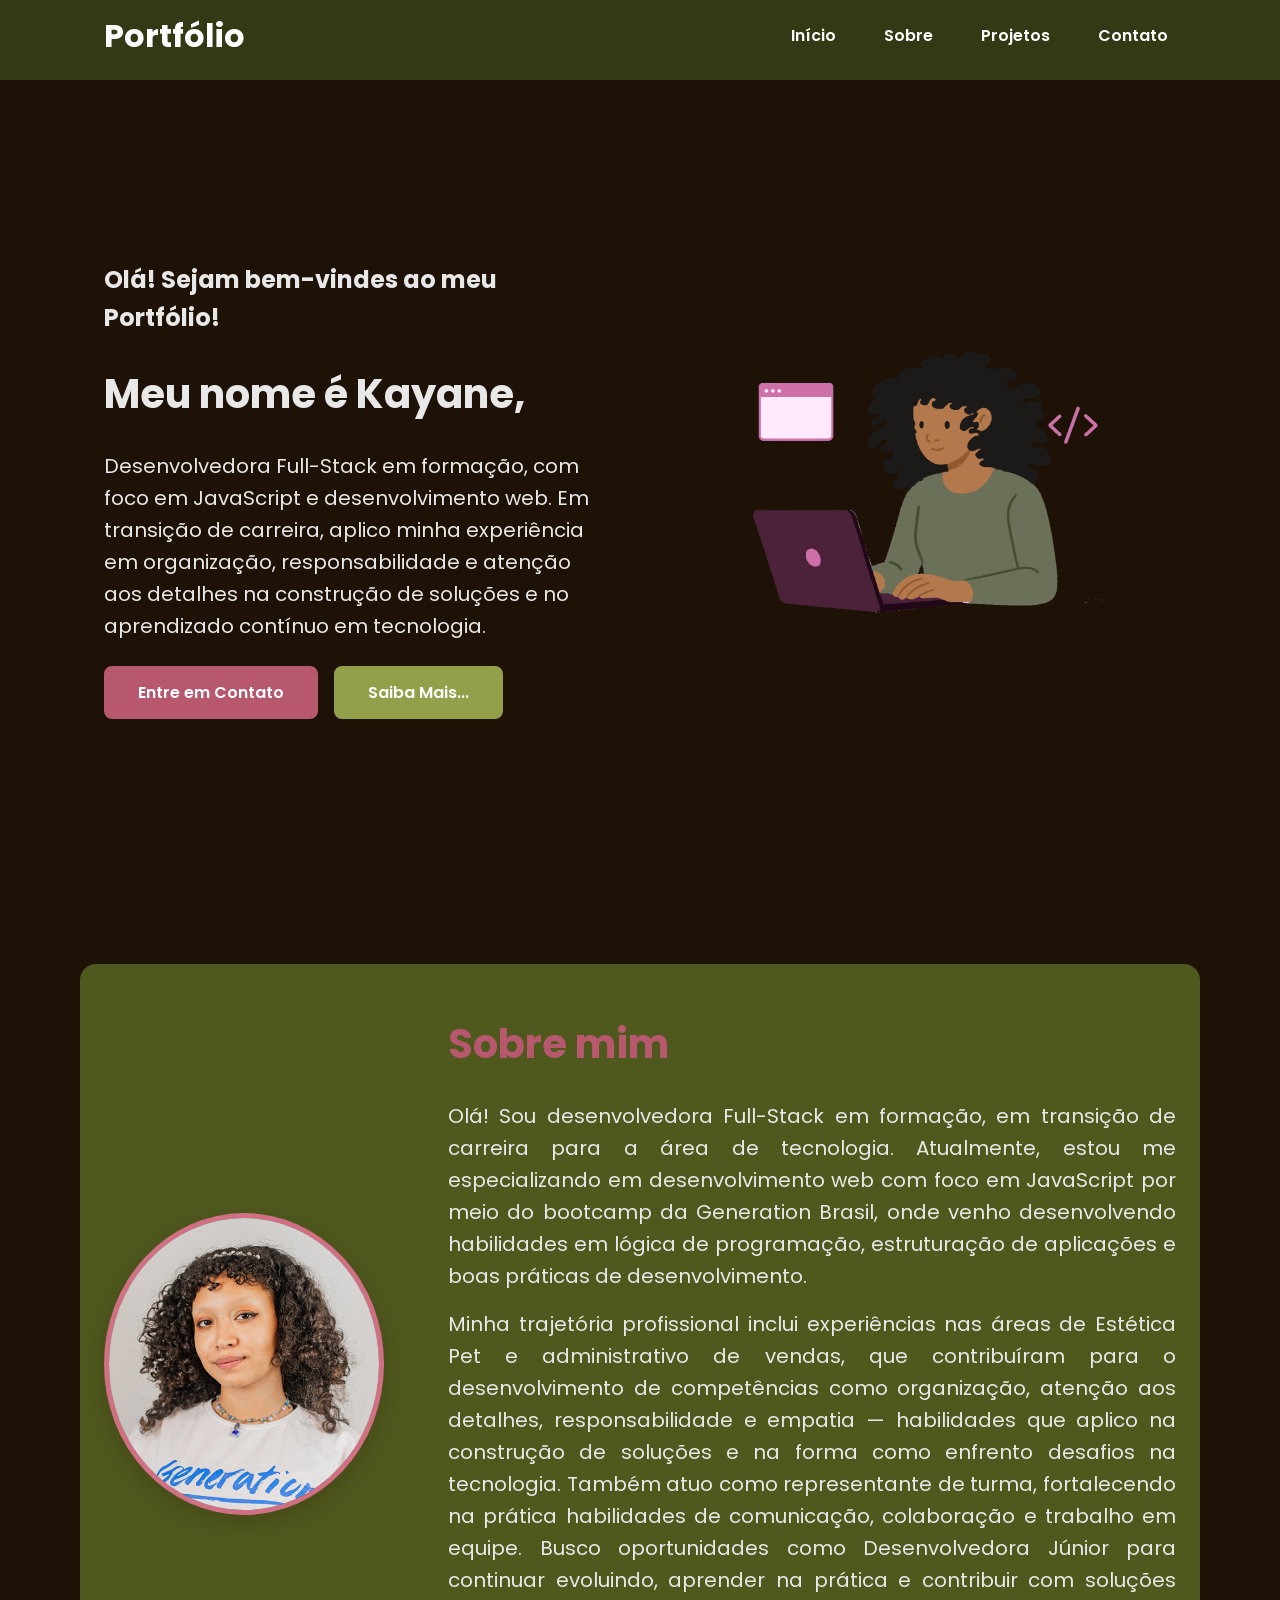
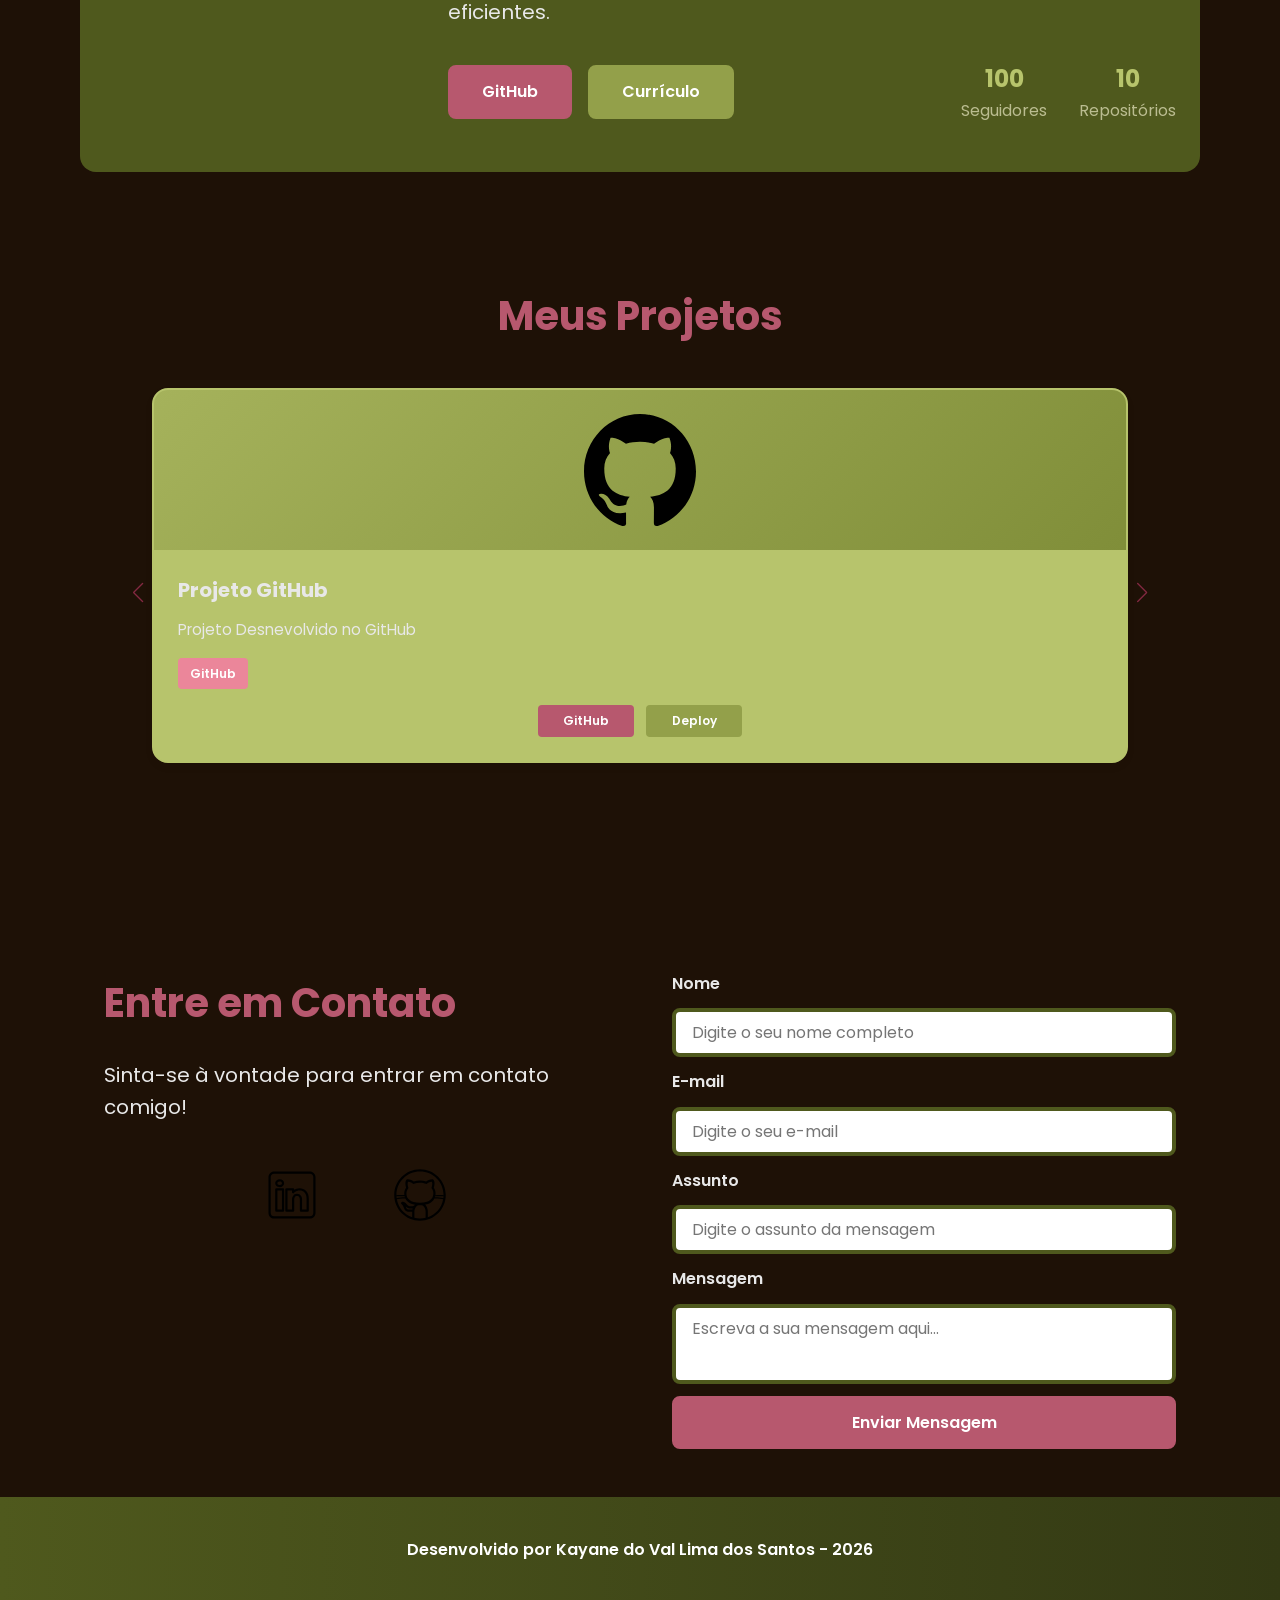
==== index.html @ 8292a3de "fix: remoção do instagram" ====
<!DOCTYPE html>
<html lang="pt-br">
<head>

    <!-- Fontes do Google -->
    <link rel="preconnect" href="https://fonts.googleapis.com">
    <link rel="preconnect" href="https://fonts.gstatic.com" crossorigin>

    <!-- Fonte do Google - Poppins -->
    <link href="https://fonts.googleapis.com/css2?family=Poppins&display=swap" rel="stylesheet">
    
    <meta charset="UTF-8">
	
    <meta name="viewport" content="width=device-width, initial-scale=1.0">
	
    <meta name="author" content="Kayane do Val Lima dos Santos">
    <meta 
        name="description"
        content="Portfólio de Kayane do Val Lima, 
                desenvolvedora Full Stack com grande interesse em Front-End. 
                Conheça meus projetos e entre em contato."
    >
    <meta name="robots" content="index, follow">

    <link rel="icon" type="image/svg+xml" href="./assets/img/favicon.svg">

    <!-- SWIPER CSS -->
    <link rel="stylesheet" href="https://cdn.jsdelivr.net/npm/swiper@11/swiper-bundle.min.css"> 

    <!-- Link para a Folha de Estilo da Página - CSS -->
    <link rel="stylesheet" href="./assets/css/style.css">

    <title>Portfólio Kayane do Val Lima</title>
</head>

<body>
    
    <header>
        <div class="menu-content">

            <!-- TÍTULO -->
             <a href="index.html" id="titulo">Portfólio</a>

             <!-- MENU -->
              <nav>
                <ul class="menu-list">
                    <li><a href="#hero">Início</a></li>
                    <li><a href="#about">Sobre</a></li>
                    <li><a href="#projects">Projetos</a></li>
                    <li><a href="#contact">Contato</a></li>
                </ul>
              </nav>

        </div>

    </header>

    <main>
        <!-- SEÇÃO DE BOAS VINDAS -->
        <section id="hero" class="section-container hero-container">

            <article class="hero-content">

                <span> Olá! Sejam bem-vindes ao meu Portfólio! </span>
                <h1>Meu nome é Kayane,</h1>
                <p>Desenvolvedora Full-Stack em formação, com foco em JavaScript e desenvolvimento web. 
                  Em transição de carreira, aplico minha experiência em organização, responsabilidade e atenção aos detalhes na construção de soluções e no aprendizado contínuo em tecnologia.</p>

                <div class="buttons-container">
                    <a href="#contact" class="botao">Entre em Contato</a>
                    <a href="#about" class="botao-outline">Saiba Mais...</a>
                </div>

            </article>

            <!-- IMAGEM -->
            <figure class="hero-image">
                <img src="assets/img/kay_ira_dev_imagem.png"
                    alt="Foto do autor."
                    class="float-animation">
            </figure>
            
        </section>

        <!-- SEÇÃO SOBRE O AUTOR -->
         <section id="about" class="section-container about-container">

            <figure class="about-image">
                <img src="./assets/img/kay_ira.png" alt="Foto do Perfil">
            </figure>

            <article class="about-content">
                <h2>Sobre mim</h2>
                <p>
                 Olá! Sou desenvolvedora Full-Stack em formação, em transição de carreira para a área de tecnologia.

                Atualmente, estou me especializando em desenvolvimento web com foco em JavaScript por meio do bootcamp da Generation Brasil, onde venho desenvolvendo habilidades em lógica de programação, estruturação de aplicações e boas práticas de desenvolvimento.
                </p>
                <p>
                    Minha trajetória profissional inclui experiências nas áreas de Estética Pet e administrativo de vendas, que contribuíram para o desenvolvimento de competências como organização, atenção aos detalhes, responsabilidade e empatia — habilidades que aplico na construção de soluções e na forma como enfrento desafios na tecnologia.

                  Também atuo como representante de turma, fortalecendo na prática habilidades de comunicação, colaboração e trabalho em equipe.

                  Busco oportunidades como Desenvolvedora Júnior para continuar evoluindo, aprender na prática e contribuir com soluções eficientes.
                </p>

                <div class="about-buttons-data">
                    <div class="buttons-container">
                        <a href="https://github.com/kayanedvlsantos-create" target="_blank" class="botao">GitHub</a>
                        <a href="https://drive.google.com/file/d/1Ey8RUvTgPNh028g7r0Ru6iWh0afm-FlE/view?usp=sharing" target="_blank" class="botao-outline">Currículo</a>
                    </div>

                    <div class="data-container">
                    <div class="data-item">
                        <span class="data-number">100</span>
                        <span class="data-label">Seguidores</span>
                    </div>
                    <div class="data-item">
                        <span class="data-number">10</span>
                        <span class="data-label">Repositórios</span>
                    </div>
                </div>
            </div>
            </article>

         </section>

         <!-- SEÇÃO PROJETOS -->
          <section id="projects" class="section-container projects-container">
            <h2>Meus Projetos</h2>

            <!-- SWIPER CONTAINER -->
             <div class="swiper projects-swiper">
                <div class="swiper-wrapper">
                    <div class="swiper-slide">

                        <article class="project-card">
                            <figure class="project-image">
                                <img src="./assets/icons/languages/github.svg"
                                 alt="Ícone Github">
                            </figure>

                            <div class="project-content">
                                <h3>Projeto GitHub</h3>
                                <p>Projeto Desnevolvido no GitHub</p>

                                <div class="project-tags">
                                    <span class="tag">GitHub</span>
                                </div>

                                <div class="project-buttons">
                                    <a href="https://github.com/kayanedvlsantos-create" target="_blank" class="botao botao-sm">
                                        GitHub
                                    </a>
                                    <a href="#" target="_blank" class="botao-outline botao-sm">
                                        Deploy
                                    </a>
                                </div>
                            </div>

                        </article>

                    </div>
                </div>

                <!-- BOTÕES DE NAVEGAÇÃO -->
                 <div class="swiper-button-next"></div>
                 <div class="swiper-button-prev"></div>

                 <!-- PAGINAÇÃO -->
                  <div class="swiper-pagination"></div>
             </div>
          </section>

          <!-- SEÇÃO CONTATO -->
           <section id="contact" class="section-container contact-container">

            <!-- REDES SOCIAIS -->
             <article class="contact-info">
                <h2>Entre em Contato</h2>
                <p>Sinta-se à vontade para entrar em contato comigo!</p>

                <div class="social-container">
                    <a href="https://www.linkedin.com/in/kayane-do-val-lima/" target="_blank" class="social-icon" aria-label="LinkedIn">
                        <img src="./assets/icons/social/linkedin.svg" alt="Link para o LinkedIn">
                    </a>
                    <a href="https://github.com/kayanedvlsantos-create" target="_blank" class="social-icon" aria-label="GitHub">
                        <img src="./assets/icons/social/github.svg" alt="Link para o GitHub">
                    </a>
                    <!-- <a href="https://op.gg/lol/champions/nocturne/build/jungle" target="_blank" class="social-icon" aria-label="Instagram">
                        <img src="./assets/icons/social/instagram.svg" alt="Link para o Instagram">
                    </a> -->
                </div>
             </article>

             <!-- FORMULÁRIO -->
              <form id="formulario">

                <label for="nome">Nome</label>
                <input id="nome" name="nome" type="text" placeholder="Digite o seu nome completo">
                <span id="erro-nome"></span>

                <label for="email">E-mail</label>
                <input id="email" name="email" type="text" placeholder="Digite o seu e-mail">
                <span id="erro-email"></span>

                <label for="assunto">Assunto</label>
                <input id="assunto" name="assunto" type="text" placeholder="Digite o assunto da mensagem">
                <span id="erro-assunto"></span>

                <label for="mensagem">Mensagem</label>
                <textarea id="mensagem" name="mensagem" placeholder="Escreva a sua mensagem aqui..."></textarea>
                <span id="erro-mensagem"></span>

                <button class="botao" type="submit">Enviar Mensagem</button>
              </form>
           </section>

    </main>

    <footer>
        Desenvolvido por Kayane do Val Lima dos Santos - 2026
    </footer>
</body>
</html>
---- assets/css/style.css ----
/* Reset CSS - Zerar margens, preenchimentos e definir box-sizing para border-box */
*{
    margin: 0;
    padding: 0;
    box-sizing: border-box;
    font-family: 'Poppins', sans-serif;
    font-weight: 400;
    text-decoration: none;
    outline: none;
}

:root {
    /* Paleta de Cores - Rosa (mais claro - mais escuro) */
    --pink-paler: #f598aa;
    --pink-pale: #EB869A;
    --pink-medium: #D16F84;
    --pink-dark: #B7586E;
    --pink-darker: #9D4057;
    --pink-darkest: #832941;

    /* Paleta de Cores - Matcha (mais claro - mais escuro) */
    --matcha-pale: #B7C46C;
    --matcha-medium: #A5B25B;
    --matcha-dark: #93A04A;
    --matcha-darker: #808E39;
    --matcha-darkest: #6E7C28;
    --matcha-darkest-2: #4f591d;
    --matcha-darkest-3: #333914;

    /* Cores Neutras */
    --white: #FFFFFF;
    --gray-pale: #e8e8e8;
    --gray-greenish: #BBBD91;
    --gray-ciano: #51615B;
    --gray-dark: #3B4344;
    --brown-dark: #1e1106;
    --brown-darker: #0d0703;
    --black: #000000;

    /* Cores de Estados */
    --error: #e63946;

    /* Sombras */
    --shadow-sm: 0 0.25rem 0.5rem rgba(0, 0, 0, 0.05);
    --shadow-md: 0 0.25rem 0.75rem rgba(46, 22, 2, 0.3);
    --shadow-lg: 0 0.5rem 1.5rem rgba(31, 17, 1, 0.2);

    /* Espaçamentos */
    --spacing-xs: 0.5rem;
    --spacing-sm: 1rem;
    --spacing-md: 1.5rem;
    --spacing-lg: 2rem;
    --spacing-xl: 3rem;
    --spacing-2xl: 4rem;

    /* Tamanhos de Fonte */
    --text-sm: 0.75rem;
    --text-base: 1rem;
    --text-lg: 1.25rem;
    --text-xl: 1.5rem;
    --text-2xl: 2rem;
    --text-3xl: 2.5rem;

    /* Border Radius */
    --radius-sm: 0.25rem;
    --radius-md: 0.5rem;
    --radius-lg: 1rem;
    --radius-xl: 2rem;
    --radius-full: 50%;

    /* Animação Padrão */
    --transition-default: all 0.3 ease;
}

html {
    scroll-behavior: smooth;
}

body {
    display: flex;
    flex-direction: column;
    min-height: 100vh;
    background-color: var(--brown-dark);
    line-height: 1.6;
    color: var(--gray-pale)
}

main {
    flex: 1;
}

/* Estilos para as Seções */
.section-container {
    max-width: 70rem;
    margin: 0 auto;
    padding: var(--spacing-xl) var(--spacing-md);
    scroll-margin-top: 6rem;
}

/* Estilos para os Botões */
.buttons-container {
    display: flex;
    gap: var(--spacing-sm);
}

.botao,
.botao-outline {
    display: inline-block;
    padding: 0.75rem 2rem;
    border: 0.15rem solid transparent;
    border-radius: var(--radius-md);
    font-size: var(--text-base);
    font-weight: 600;
    text-align: center;
    cursor: pointer;
    transition: var(--transition-default);
}

/* Botão Preenchido (primário) */
.botao {
    border-color: var(--pink-dark);
    background-color: var(--pink-dark);
    color: var(--white);
}

.botao:hover {
    border-color: var(--pink-darkest);
    background-color: var(--pink-darkest);
    box-shadow: var(--shadow-md);
    transform: translateY(-0.25rem);
}

/* Botão Outline (secundário) */
.botao-outline {
    border-color: var(--matcha-dark);
    background-color: var(--matcha-dark);
    color: var(--white);
}

.botao-outline:hover {
    border-color: var(--matcha-darkest);
    background-color: var(--matcha-darkest);
    color: var(--white);
    box-shadow: var(--shadow-md);
    transform: translateY(-0.25rem);
}

/* Modificador para botões pequenos (usado em projetos) */
.botao.botao-sm,
.botao-outline.botao-sm {
    min-width: 6rem;
    padding: 0.25rem var(--spacing-sm);
    border-width: 0.125rem;
    border-radius: 0.25rem;
    font-size: var(--text-sm);
}

/* Estilos para o Cabeçalho */
header {
    position: sticky;
    top: 0;
    z-index: 1000;
    width: 100%;
    height: 5rem;
    border-bottom: var(--spacing-xs) solid var(--matcha-darkest-3);
    background-color: var(--matcha-darkest-3);
    box-shadow: var(--spacing-sm);
}

header a {
    font-weight: 600;
    color: var(--white);
    transition: color 0.3s ease;
}

header a:hover {
    color: var(--pink-pale);
}

/* Título Principal */
#titulo {
    font-size: var(--text-2xl);
    font-weight: 700;
}

/* Menu de Navegação */
.menu-content {
    display: flex;
    justify-content: space-between;
    align-items: center;
    max-width: 70rem;
    height: 100%;
    margin: 0 auto;
    padding: 0 var(--spacing-md);
}

.menu-list {
    display: flex;
    gap: var(--spacing-lg);
    list-style: none;
}

.menu-list a {
    padding: var(--spacing-xs);;
}

.hero-container {
    display: flex;
    align-items: center;
    gap: var(--spacing-2xl);
    min-height: calc(100vh - 5rem);
}

/* Painel Esquerdo (conteúdo) */
.hero-content {
    display: flex;
    flex: 1;
    flex-direction: column;
    gap: var(--spacing-md);
}

.hero-content span {
    font-size: var(--text-xl);
    font-weight: 700;
}

.hero-content h1 {
    font-size: var(--text-3xl);
    font-weight: 700;
}

.hero-content p,
.about-content p,
.contact-info p {
    font-size: var(--text-lg);
    color: var(--gray-pale);
}

.hero-image {
    display: flex;
    flex: 1;
    justify-content: center;
}

.hero-image img {
    width: 100%;
    max-width: 100%;
    border-radius: var(--radius-xl);
}

/* Animação flutuante para a imagem do herói */
@keyframes float {
    0%,
    100% {
        transform: translateY(0);
    }

    50% {
        transform: translateY(-1.25rem);
    }
}

.float-animation {
    animation: float 3s ease-in-out infinite;
}

/* Seção Sobre Mim */
.about-container {
    display: flex;
    align-items: center;
    gap: var(--spacing-2xl);
    margin: var(--spacing-2xl) auto;
    border-radius: var(--radius-lg);
    background-color: var(--matcha-darkest-2);
}

/* Painel Esquerdo (imagem) */
.about-image {
    flex: 0 0 17.5rem;
}

.about-image img {
    width: 100%;
    border: 0.35rem solid var(--pink-medium);
    border-radius: var(--radius-full);
    box-shadow: var(--shadow-lg);
}

/* Painel Direito (conteúdo) */
.about-content h2,
.projects-container h2,
.contact-info h2 {
    margin-bottom: var(--spacing-md);
    font-size: var(--text-3xl);
    font-weight: 700;
    color: var(--pink-dark);
}

.about-content p {
    margin-bottom: var(--spacing-sm);
    text-align: justify;
}

/* Painel Inferior (Botões e Dados do GitHub) */
.about-buttons-data {
    display: flex;
    justify-content: space-between;
    align-items: center;
    gap: var(--spacing-lg);
    margin-top: var(--spacing-lg);
}

.about-buttons-data .botao {
    margin-right: auto;
}

/* Cards de Projetos */
.data-container {
    display: flex;
    gap: var(--spacing-lg);
    margin-top: 0;
}

.data-item {
    display: flex;
    flex-direction: column;
    align-items: center;
}

.data-number {
    font-size: var(--text-xl);
    font-weight: 700;
    text-align: center;
    color: var(--matcha-pale);
}

.data-label {
    font-size: var(--text-base);
    text-align: center;
    color: var(--gray-greenish);
}

/* Seção Projects */
.projects-container {
    scroll-margin-top: 3rem;
    margin: var(--spacing-2xl) auto;
    text-align: center;
}

/* Carrossel de Projetos */
.projects-swiper {
    position: relative;
    width: 100%;
    padding: var(--spacing-sm) var(--spacing-xl) var(--spacing-xl);
    overflow: hidden;
}

.project-card {
    display: flex;
    flex-direction: column;
    width: 100%;
    height: 100%;
    border: 0.15rem solid var(--matcha-pale);
    border-radius: var(--radius-lg);
    background-color: var(--matcha-pale);
    box-shadow: var(--shadow-sm);
    overflow: hidden;
    transition: var(--transition-default);
}

.project-card:hover {
    box-shadow: var(--shadow-lg);
}

/* Imagem */
.project-image {
    display: flex;
    align-items: center;
    justify-content: center;
    width: 100%;
    height: 10rem;
    background: linear-gradient(135deg, var(--matcha-medium) 0%, var(--matcha-darker) 100%);
}

.project-image img {
    width: 75%;
    height: 75%;
    max-width: 7rem;
    max-height: 7rem;
    object-fit: contain;
    transition: transform 0.3s ease;
}

/* Dados */
.project-content {
    display: flex;
    flex: 1;
    flex-direction: column;
    padding: var(--spacing-md);
    text-align: left;
}

.project-content h3 {
    margin-bottom: 0.75rem;
    font-size: var(--text-lg);
    font-weight: 700;
}

.project-content p {
    flex: 1;
    margin-bottom: var(--spacing-sm);
    font-size: 0.95rem;
    color: var(--gray-pale);
}

/* Tags */
.project-tags {
    display: flex;
    flex-wrap: wrap;
    gap: var(--spacing-xs);
}

.tag {
    padding: 0.375rem 0.75rem;
    border-radius: var(--radius-sm);
    background-color: var(--pink-pale);
    font-size: var(--text-sm);
    font-weight: 600;
    color: var(--white);
}

/* Botões */
.project-buttons {
    display: flex;
    justify-content: center;
    align-items: center;
    gap: 0.75rem;
    margin-top: var(--spacing-sm);
}

/* Containers do Swiper */
.swiper-wrapper {
    align-items: stretch;
}

.swiper-slide {
    display: flex;
    height: auto;
}

/* Botões de Navegação do Swiper */
.swiper-button-next,
.swiper-button-prev {
    width: 3rem;
    height: 3rem;
}

.swiper-button-next:after,
.swiper-button-prev:after {
    font-size: var(--text-lg);
    color: var(--pink-darkest);
}

.swiper-button-next:hover:after,
.swiper-button-prev:hover:after {
    color: var(--matcha-darkest-2)
}

/* Indicadores de Paginação */
.swiper-pagination-bullet {
    width: 0.75rem;
    height: 0.75rem;
    background-color: var(--brown-dark);
    opacity: 1;
}

.swiper-pagination-bullet-active {
    width: var(--spacing-lg);
    border-radius: var(--radius-sm);
    background-color: var(--pink-darkest);
}

/* Seção Contact (Container) */
.contact-container {
    display: grid;
    grid-template-columns: 1fr 1fr;
    gap: var(--spacing-2xl);
}

/* Informações de Contato (Texto) */
.contact-info h2 {
    margin-bottom: var(--spacing-md);
}

.contact-info p {
    margin-bottom: var(--spacing-lg);
}

/* Redes Sociais (Container) */
.social-container {
    display: flex;
    justify-content: center;
    gap: var(--spacing-xl);
}

/* Ícones */
.social-icon {
    width: 5rem;
    height: 5rem;
    padding: 0.75rem;
    border-radius: var(--radius-md);
    transition: var(--transition-default);
}

.social-icon img {
    width: 100%;
    filter: brightness(0) saturate(100%);
    transition: filter 0.3 ease;
}

.social-icon:hover img {
filter: brightness(0) 
saturate(100%) 
invert(87%) 
sepia(2%) 
saturate(7442%) 
hue-rotate(21deg) 
brightness(95%) 
contrast(73%);
}

/* Formulário */
form {
    display: flex;
    flex-direction: column;
    gap: 0.75rem;
}

form label {
    font-size: var(--text-base);
    font-weight: 600;
}

form input,
form textarea {
    width: 100%;
    padding: 0.5rem var(--spacing-sm);
    border: 0.25rem solid var(--matcha-darkest-2);
    border-radius: var(--radius-md);
    font-family: inherit;
    font-size: var(--text-base);
    transition: border-color 0.3 ease;
}

form input:focus,
form textarea:focus {
    border-color: var(--pink-darkest);
    outline: none;
}

form textarea {
    min-height: 5rem;
    resize: none;
}

form span {
    margin-top: -0.75rem;
    font-size: var(--text-sm);
    color: var(--error);
}

/* Footer */
footer {
    padding: 2.5rem;
    background: linear-gradient(to right, var(--matcha-darkest-2), var(--matcha-darkest-3));
    font-weight: 600;
    text-align: center;
    color: var(--white);
}

/* Seção Success */
.success-container {
    display: flex;
    flex-direction: column;
    justify-content: center;
    align-items: center;
    width: 100%;
    min-height: calc(100vh - 12.5rem);
    padding: var(--spacing-xl) var(--spacing-md);
}

.success-content {
    display: flex;
    flex-direction: column;
    align-items: center;
    gap: var(--spacing-md);
    max-width: 37.5rem;
    text-align: center;
}

.success-content h1 {
    font-size: var(--text-3xl);
    font-weight: 700;
    color: var(--pink-darkest);
}

.success-content h2 {
    font-size: var(--text-lg);
    color: var(--gray-greenish);
}

.success-icon {
    display: flex;
    align-items: center;
    justify-content: center;
    width: 7.5rem;
    height: 7.5rem;
    border-radius: var(--radius-full);
    background-color: var(--matcha-pale);
}

.success-icon img {
    width: 6rem;
    height: 6rem;
filter: brightness(0) 
        saturate(100%) 
        invert(18%) 
        sepia(16%) 
        saturate(1941%) 
        hue-rotate(30deg) 
        brightness(85%) 
        contrast(86%);
}

/* RESPONSIVIDADE PARA TABLETS */

@media screen and (max-width: 1024px) {

    /* Layout */
    .section-container {
        padding: var(--spacing-lg) var(--spacing-md);
    }
    
    /* Tipografia */
    .section-container h1 {
        font-size: var(--text-3xl);
    }

    .section-container h2 {
        font-size: var(--text-2xl);
    }

    .section-container p {
        font-size: var(--text-base);
    }

    .section-container span {
        font-size: var(--text-lg);
    }

    .success-content h1 {
        font-size: var(--text-3xl);
    }

    .success-content h2 {
        font-size: var(--text-xl);
    }

    /* Header - Oculta menu em telas pequenas */
    @media (max-width: 768px) {
        .menu-list {
            display: none;
        }
    }

    /* Hero */
    .hero-container {
        flex-direction: column-reverse;
        gap: var(--spacing-lg);
        min-height: 60vh;
        text-align: center;
    }

    .hero-content,
    .hero-image {
        width: 90%;
    }

    .hero-image img {
        object-fit: cover;
    }

    .buttons-container {
        justify-content: center;
        width: 100%;
    }

    .hero-container .botao,
    .hero-container .botao-outline {
        padding: 0.75rem 1.5rem;
        font-size: 0.95rem;
        white-space: nowrap;
    }

    /* About */
    .about-container {
        flex-direction: column;
        gap: var(--spacing-md);
        margin: var(--spacing-lg);
        padding: var(--spacing-lg);
    }

    .about-image {
        flex: 0 0 auto;
        width: 100%;
        display: flex;
        justify-content: center;
    }

    .about-image img {
        max-width: 16rem;
        width: 100%;
    }

    .about-content {
        width: 100%;
    }

    .about-buttons-data {
        flex-direction: column;
        gap: var(--spacing-md);
        align-items: stretch;
    }

    .about-buttons-data .botao {
        margin-right: 0;
    }

    .data-container {
        justify-content: center;
        width: 100%;
    }

    /* Projects */
    .projects-container {
        margin: var(--spacing-lg) auto 0;
    }

    .projects-swiper {
        margin: 0;
        padding: var(--spacing-sm) var(--spacing-lg) 2.5rem;
    }

    .project-card {
        width: 100%;
        height: 30rem;
        min-height: 30rem;
        max-height: 30rem;
        max-width: 100%;
    }

    .project-content {
        display: flex;
        flex-direction: column;
        justify-content: space-between;
        height: 100%;
    }

    .project-content p {
        flex: 1;
        overflow: hidden;
    }

    .project-tags {
        min-height: 2.5rem;
        align-items: flex-start;
    }

    .swiper-wrapper {
        align-items: stretch;
    }

    .swiper-slide {
        display: flex;
        justify-content: center;
        align-items: stretch;
        height: auto;
    }

    .swiper-button-next,
    .swiper-button-prev {
        display: none;
    }

    /* Contact */
    .contact-container {
        grid-template-columns: 1fr;
        gap: var(--spacing-lg);
        width: 90%;
        margin: 0 auto;
    }

    /* Success Page */
    .success-container {
        padding: var(--spacing-xl) var(--spacing-md);
        min-height: calc(100vh - 10rem);
    }

    .success-content {
        gap: var(--spacing-lg);
        max-width: 35rem;
    }

    .success-icon {
        width: 6rem;
        height: 6rem;
    }

    .success-icon img {
        width: 5rem;
        height: 5rem;
    }
}

@media screen and (max-width: 480px) {

    /* Layout */
    .section-container {
        padding: var(--spacing-md) var(--spacing-sm);
    }

    /* Tipografia Mobile */
    .section-container h1 {
        font-size: var(--text-xl);
    }

    .section-container h2 {
        font-size: var(--text-xl);
    }

    .section-container p {
        font-size: var(--text-base);
    }

    .section-container span {
        font-size: var(--text-lg);
    }

    .success-content h1 {
        font-size: var(--text-xl);
    }

    .success-content h2 {
        font-size: var(--text-base);
    }

    /* Header */
    #titulo {
        font-size: var(--text-xl);
    }

    .menu-list {
        display: none;
    }

    /* Hero */
    .hero-container {
        gap: var(--spacing-sm);
    }

    .hero-content {
        gap: var(--spacing-xs);
        width: 100%;
    }

    .buttons-container {
        flex-direction: column;
        gap: 0.75rem;
        width: 100%;
    }

    .buttons-container .botao,
    .buttons-container .botao-outline {
        width: 100%;
    }

    .hero-container .botao,
    .hero-container .botao-outline {
        padding: 0.75rem 1rem;
        font-size: var(--text-base);
        white-space: nowrap;
    }

    .hero-image {
        width: 100%;
    }

    .hero-image img {
        max-width: 20rem;
    }

    /* About */
    .about-container {
        margin: var(--spacing-lg) 0.5rem;
        padding: var(--spacing-md);
    }

    .about-image img {
        max-width: 14rem;
    }

    .about-buttons-data .botao,
    .about-buttons-data .botao-outline {
        width: 100%;
        padding: 0.75rem var(--spacing-lg);
        font-size: var(--text-base);
        text-align: center;
    }

    .data-number {
        font-size: var(--text-lg);
    }

    .data-label {
        font-size: var(--text-sm);
    }

    /* Projects */
    .projects-container {
        margin: var(--spacing-lg) auto 0;
    }

    .projects-swiper {
        position: relative;
        margin: 0;
        padding: var(--spacing-sm) 0 2rem 0;
        overflow: visible;
    }

    .project-card {
        width: 100%;
        height: 20rem;
        max-width: 20rem;
    }

    .project-image {
        height: 10rem;
    }

    .project-content {
        padding: var(--spacing-md);
    }

    .project-content h3 {
        font-size: var(--text-lg);
    }

    .project-content p {
        font-size: var(--text-base);
    }

    /* Contact */
    .contact-container {
        width: 100%;
    }

    .contact-info p {
        margin-bottom: var(--spacing-md);
    }

    .social-container {
        flex-wrap: wrap;
        gap: var(--spacing-lg);
        margin-bottom: var(--spacing-xs);
    }

    .social-icon {
        width: 4rem;
        height: 4rem;
    }

    /* Formulário */
    form {
        gap: var(--spacing-sm);
    }

    form label {
        font-size: var(--text-base);
    }

    form input,
    form textarea {
        padding: 0.75rem;
        font-size: var(--text-base);
    }

    form button {
        padding: 0.75rem var(--spacing-md);
        font-size: var(--text-base);
    }

    /* Footer */
    footer {
        padding: var(--spacing-md) var(--spacing-sm);
        font-size: var(--text-sm);
    }
    
    /* Success Page */
    .success-container {
        padding: var(--spacing-lg) var(--spacing-sm);
        min-height: calc(100vh - 8rem);
    }

    .success-content {
        gap: var(--spacing-md);
        max-width: 100%;
        padding: 0 var(--spacing-sm);
    }

    .success-icon {
        width: 5rem;
        height: 5rem;
    }

    .success-icon img {
        width: 4rem;
        height: 4rem;
    }

    .success-content .botao {
        width: 100%;
        max-width: 20rem;
        padding: 0.75rem var(--spacing-lg);
    }
}
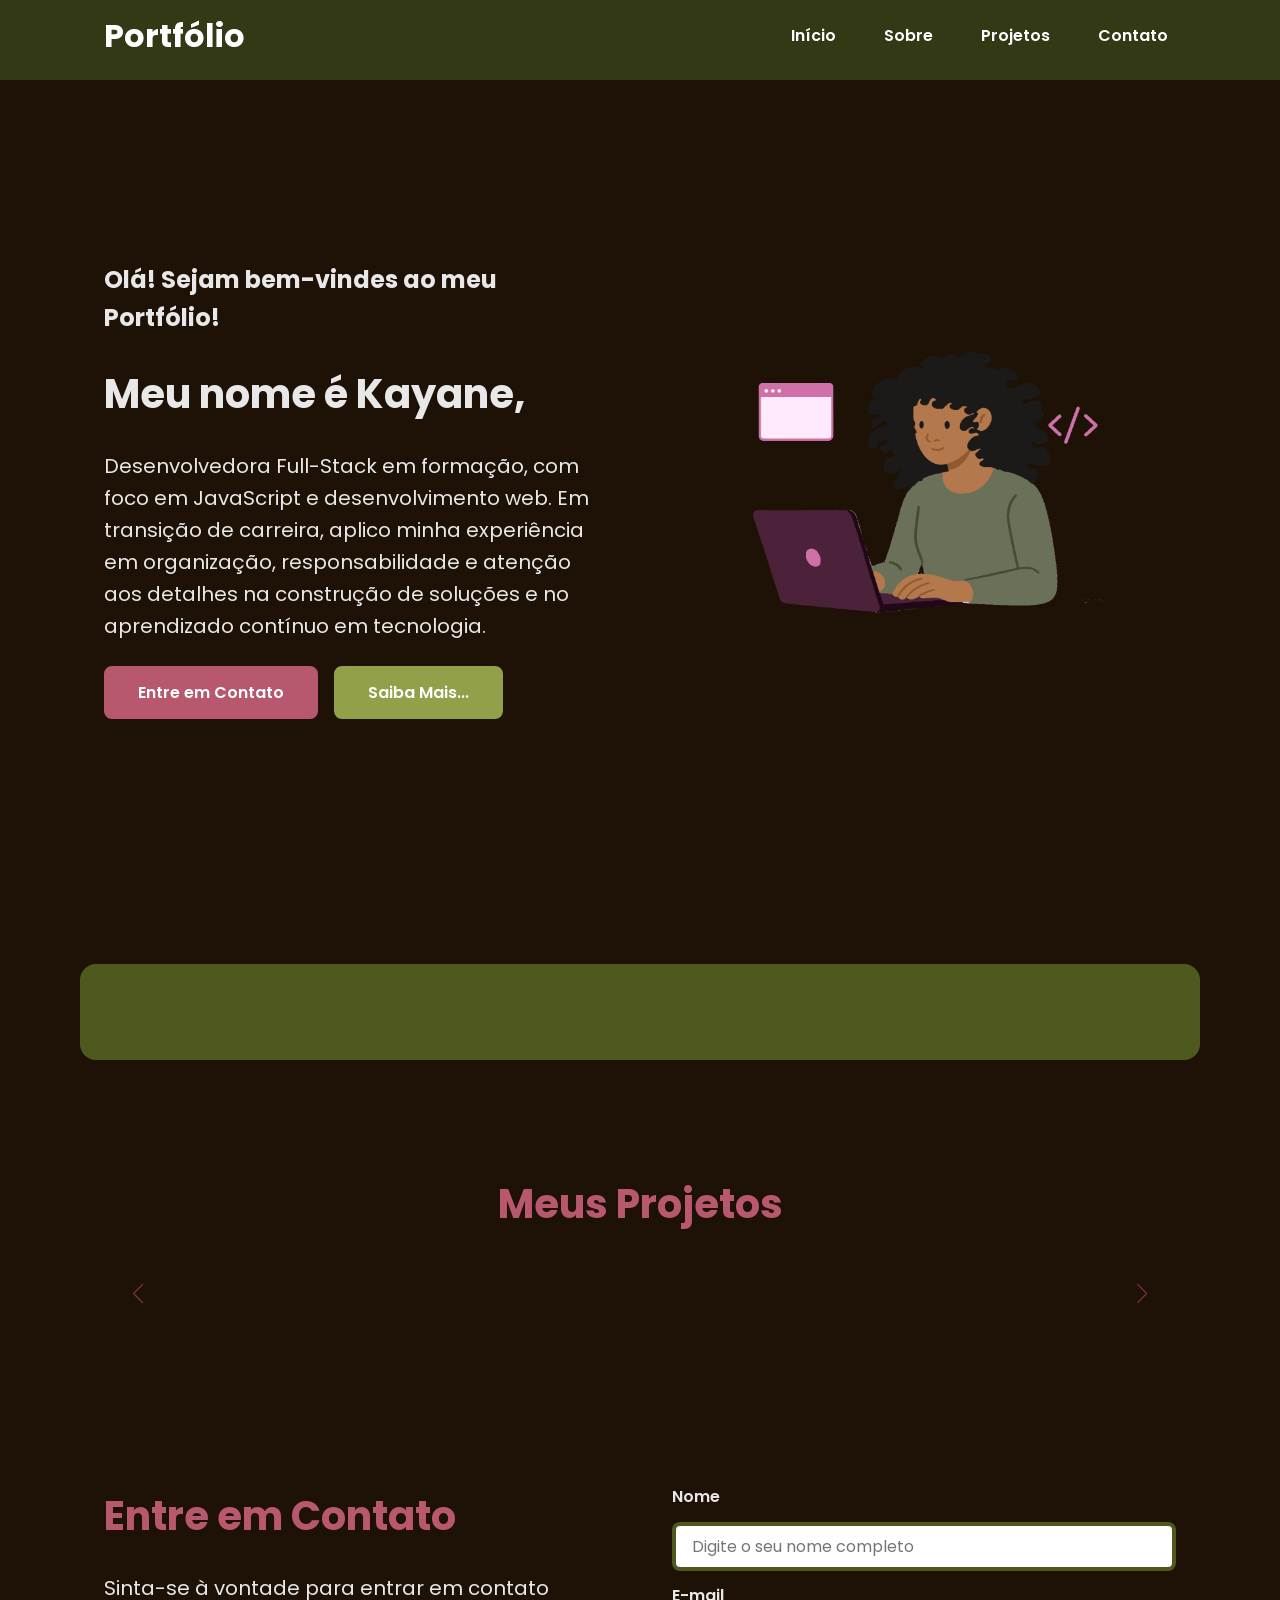
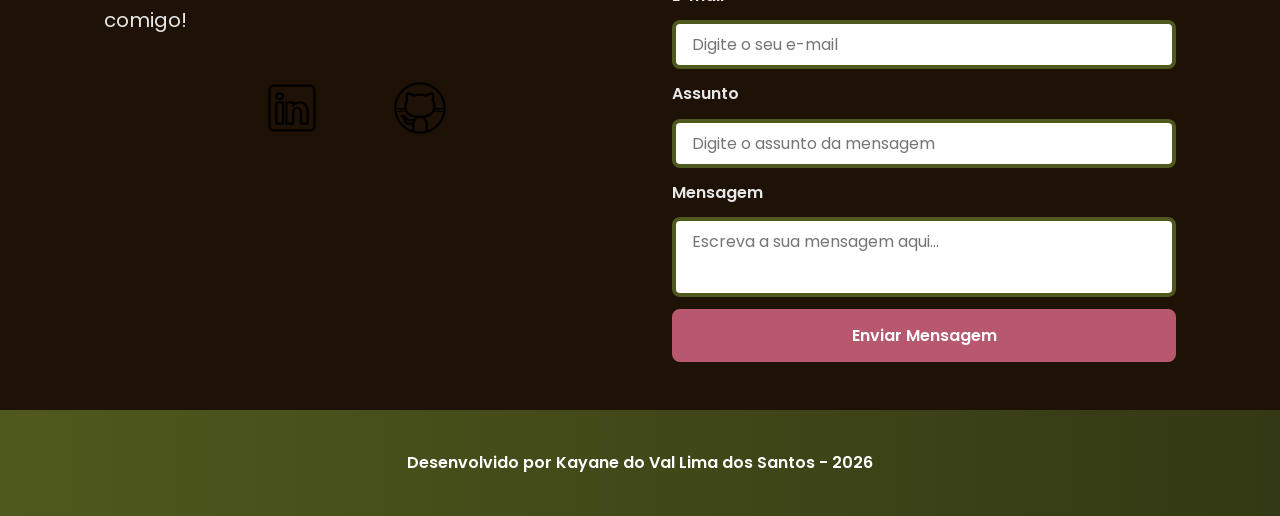
==== commit f3408b7a: "JavaScript" ====
--- a/index.html
+++ b/index.html
@@ -85,44 +85,6 @@
         <!-- SEÇÃO SOBRE O AUTOR -->
          <section id="about" class="section-container about-container">
 
-            <figure class="about-image">
-                <img src="./assets/img/kay_ira.png" alt="Foto do Perfil">
-            </figure>
-
-            <article class="about-content">
-                <h2>Sobre mim</h2>
-                <p>
-                 Olá! Sou desenvolvedora Full-Stack em formação, em transição de carreira para a área de tecnologia.
-
-                Atualmente, estou me especializando em desenvolvimento web com foco em JavaScript por meio do bootcamp da Generation Brasil, onde venho desenvolvendo habilidades em lógica de programação, estruturação de aplicações e boas práticas de desenvolvimento.
-                </p>
-                <p>
-                    Minha trajetória profissional inclui experiências nas áreas de Estética Pet e administrativo de vendas, que contribuíram para o desenvolvimento de competências como organização, atenção aos detalhes, responsabilidade e empatia — habilidades que aplico na construção de soluções e na forma como enfrento desafios na tecnologia.
-
-                  Também atuo como representante de turma, fortalecendo na prática habilidades de comunicação, colaboração e trabalho em equipe.
-
-                  Busco oportunidades como Desenvolvedora Júnior para continuar evoluindo, aprender na prática e contribuir com soluções eficientes.
-                </p>
-
-                <div class="about-buttons-data">
-                    <div class="buttons-container">
-                        <a href="https://github.com/kayanedvlsantos-create" target="_blank" class="botao">GitHub</a>
-                        <a href="https://drive.google.com/file/d/1Ey8RUvTgPNh028g7r0Ru6iWh0afm-FlE/view?usp=sharing" target="_blank" class="botao-outline">Currículo</a>
-                    </div>
-
-                    <div class="data-container">
-                    <div class="data-item">
-                        <span class="data-number">100</span>
-                        <span class="data-label">Seguidores</span>
-                    </div>
-                    <div class="data-item">
-                        <span class="data-number">10</span>
-                        <span class="data-label">Repositórios</span>
-                    </div>
-                </div>
-            </div>
-            </article>
-
          </section>
 
          <!-- SEÇÃO PROJETOS -->
@@ -132,35 +94,7 @@
             <!-- SWIPER CONTAINER -->
              <div class="swiper projects-swiper">
                 <div class="swiper-wrapper">
-                    <div class="swiper-slide">
-
-                        <article class="project-card">
-                            <figure class="project-image">
-                                <img src="./assets/icons/languages/github.svg"
-                                 alt="Ícone Github">
-                            </figure>
-
-                            <div class="project-content">
-                                <h3>Projeto GitHub</h3>
-                                <p>Projeto Desnevolvido no GitHub</p>
-
-                                <div class="project-tags">
-                                    <span class="tag">GitHub</span>
-                                </div>
-
-                                <div class="project-buttons">
-                                    <a href="https://github.com/kayanedvlsantos-create" target="_blank" class="botao botao-sm">
-                                        GitHub
-                                    </a>
-                                    <a href="#" target="_blank" class="botao-outline botao-sm">
-                                        Deploy
-                                    </a>
-                                </div>
-                            </div>
-
-                        </article>
-
-                    </div>
+            
                 </div>
 
                 <!-- BOTÕES DE NAVEGAÇÃO -->
@@ -194,7 +128,11 @@
              </article>
 
              <!-- FORMULÁRIO -->
-              <form id="formulario">
+            <form id="formulario" action="https://formsubmit.co/38238cf69b934df2ecea39740f6beace" method="POST">
+            
+                <input type="hidden" name="_next" value="http://localhost:5500/success.html">
+                <input type="hidden" name="_captcha" value="false">
+
 
                 <label for="nome">Nome</label>
                 <input id="nome" name="nome" type="text" placeholder="Digite o seu nome completo">
@@ -221,5 +159,13 @@
     <footer>
         Desenvolvido por Kayane do Val Lima dos Santos - 2026
     </footer>
+
+    <!-- SWIPER JS -->
+<script src="https://cdn.jsdelivr.net/npm/swiper@11/swiper-bundle.min.js"></script>
+
+    <!-- Script JavaScript-->
+<script src="assets/js/script.js"></script>
+
+
 </body>
 </html>
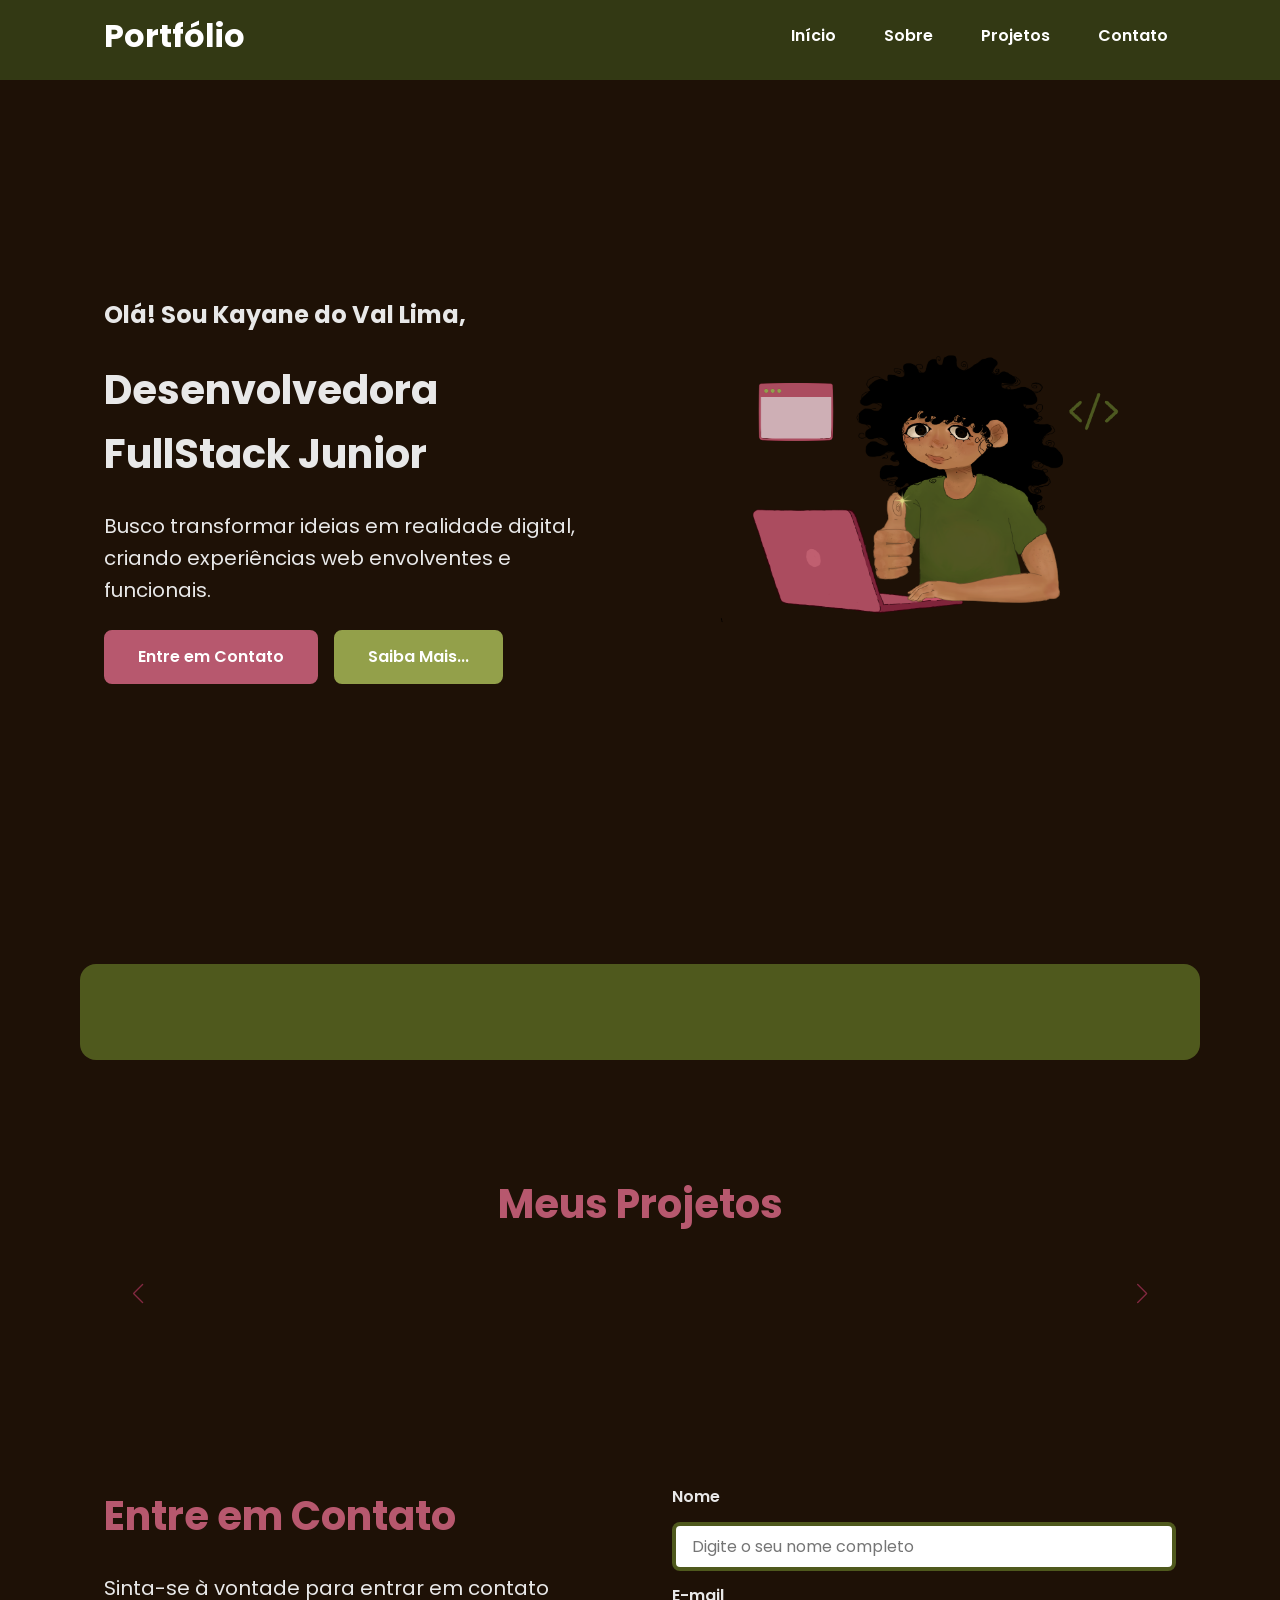
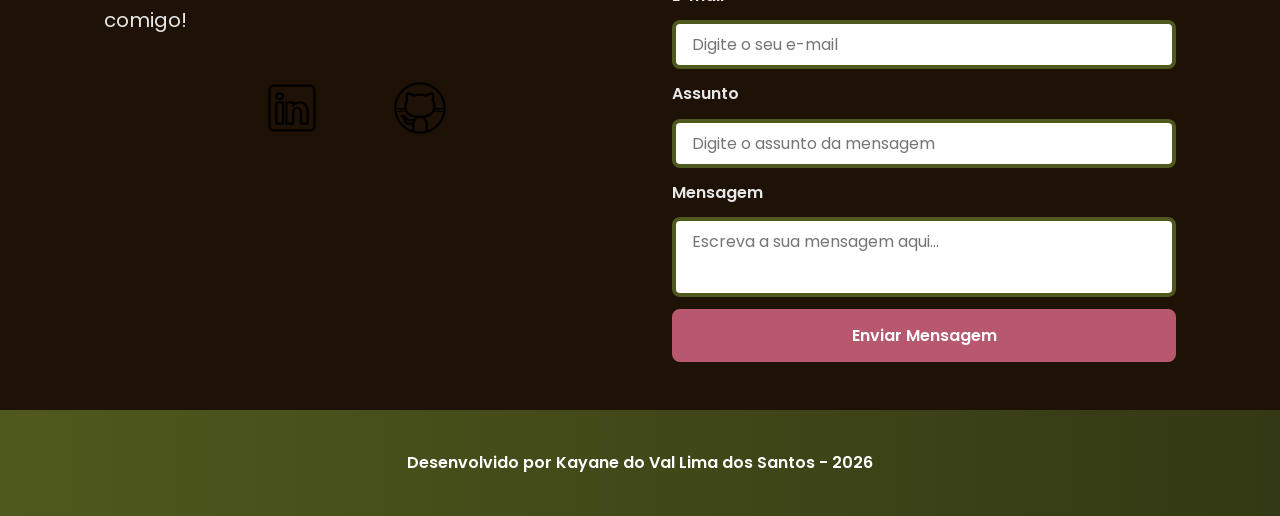
==== commit 0396cc78: "Alterações finais" ====
--- a/index.html
+++ b/index.html
@@ -61,10 +61,9 @@
 
             <article class="hero-content">
 
-                <span> Olá! Sejam bem-vindes ao meu Portfólio! </span>
-                <h1>Meu nome é Kayane,</h1>
-                <p>Desenvolvedora Full-Stack em formação, com foco em JavaScript e desenvolvimento web. 
-                  Em transição de carreira, aplico minha experiência em organização, responsabilidade e atenção aos detalhes na construção de soluções e no aprendizado contínuo em tecnologia.</p>
+                <span> Olá! Sou Kayane do Val Lima, </span>
+                <h1> Desenvolvedora FullStack Junior </h1>
+                <p> Busco transformar ideias em realidade digital, criando experiências web envolventes e funcionais. </p>
 
                 <div class="buttons-container">
                     <a href="#contact" class="botao">Entre em Contato</a>
@@ -130,7 +129,7 @@
              <!-- FORMULÁRIO -->
             <form id="formulario" action="https://formsubmit.co/38238cf69b934df2ecea39740f6beace" method="POST">
             
-                <input type="hidden" name="_next" value="http://localhost:5500/success.html">
+                <input type="hidden" name="_next" value="https://kayanedvlsantos-create.github.io/Portfolio/success.html">
                 <input type="hidden" name="_captcha" value="false">
 
 
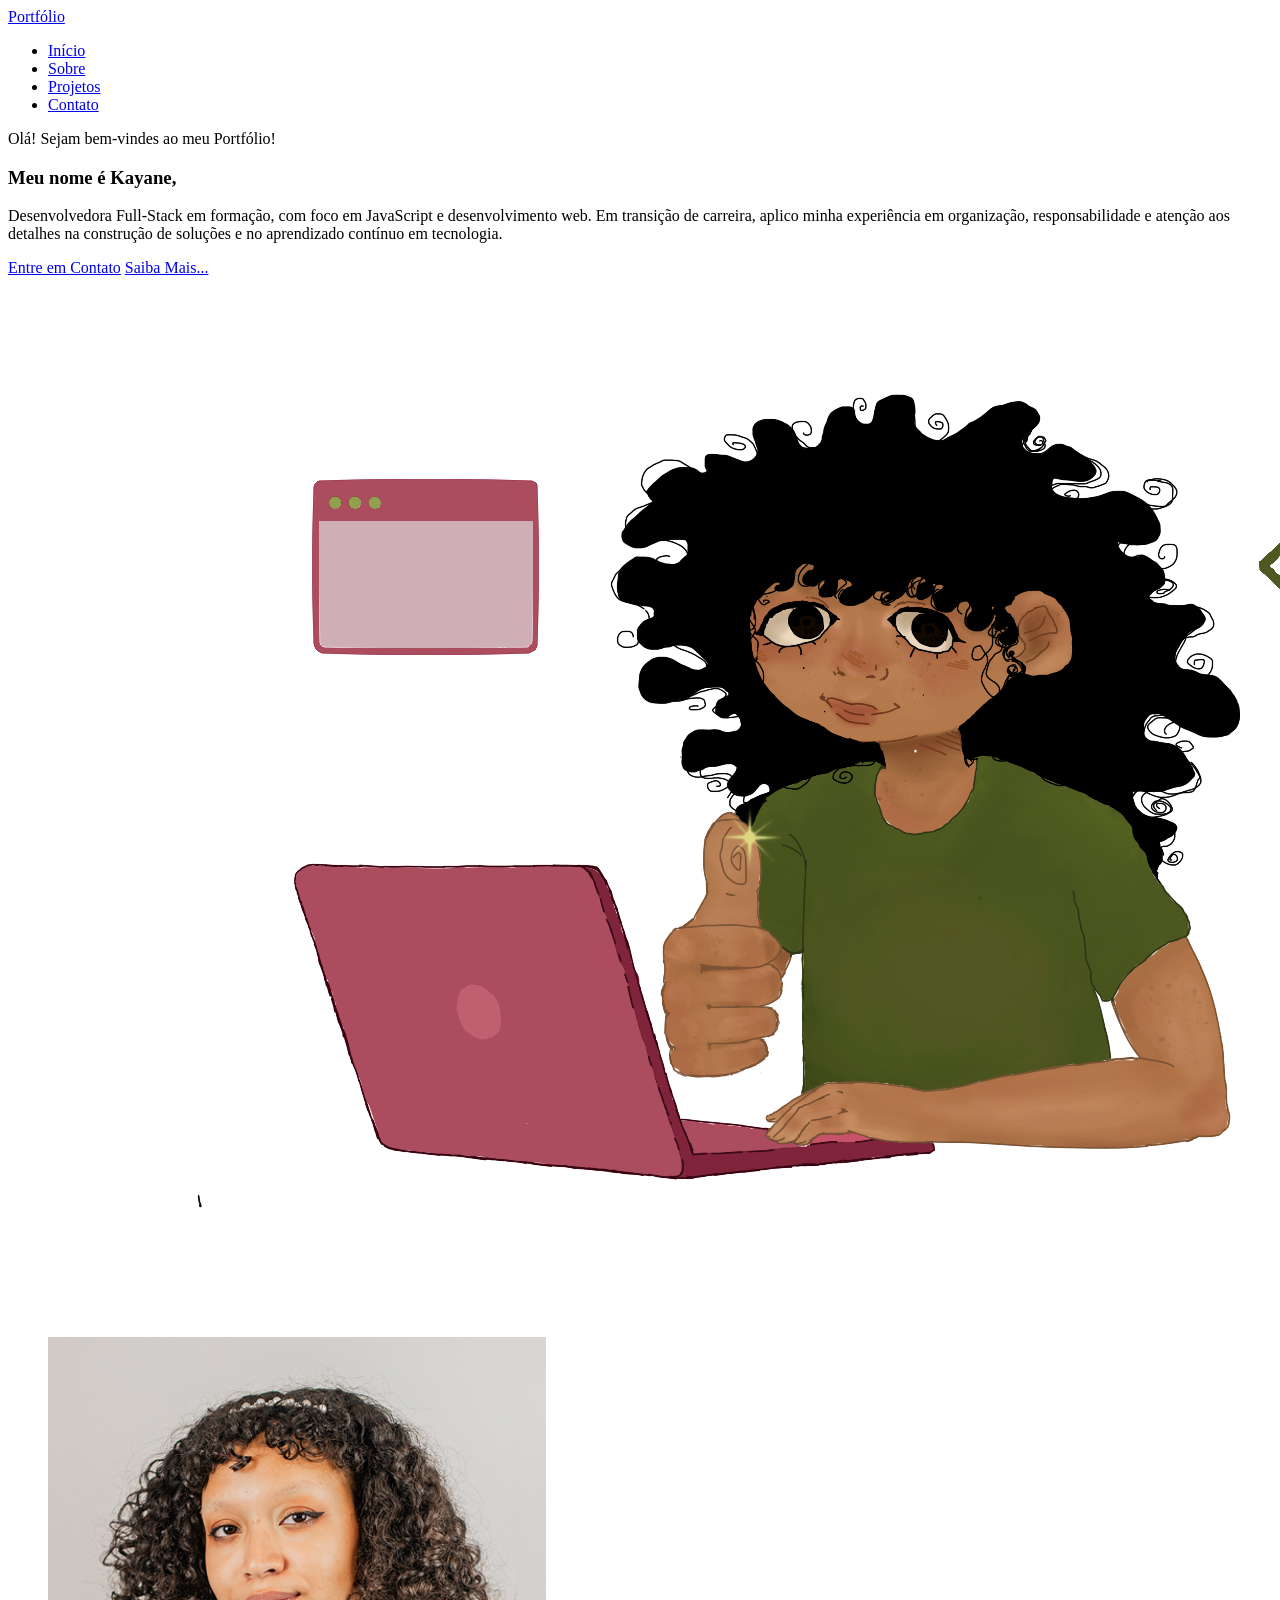
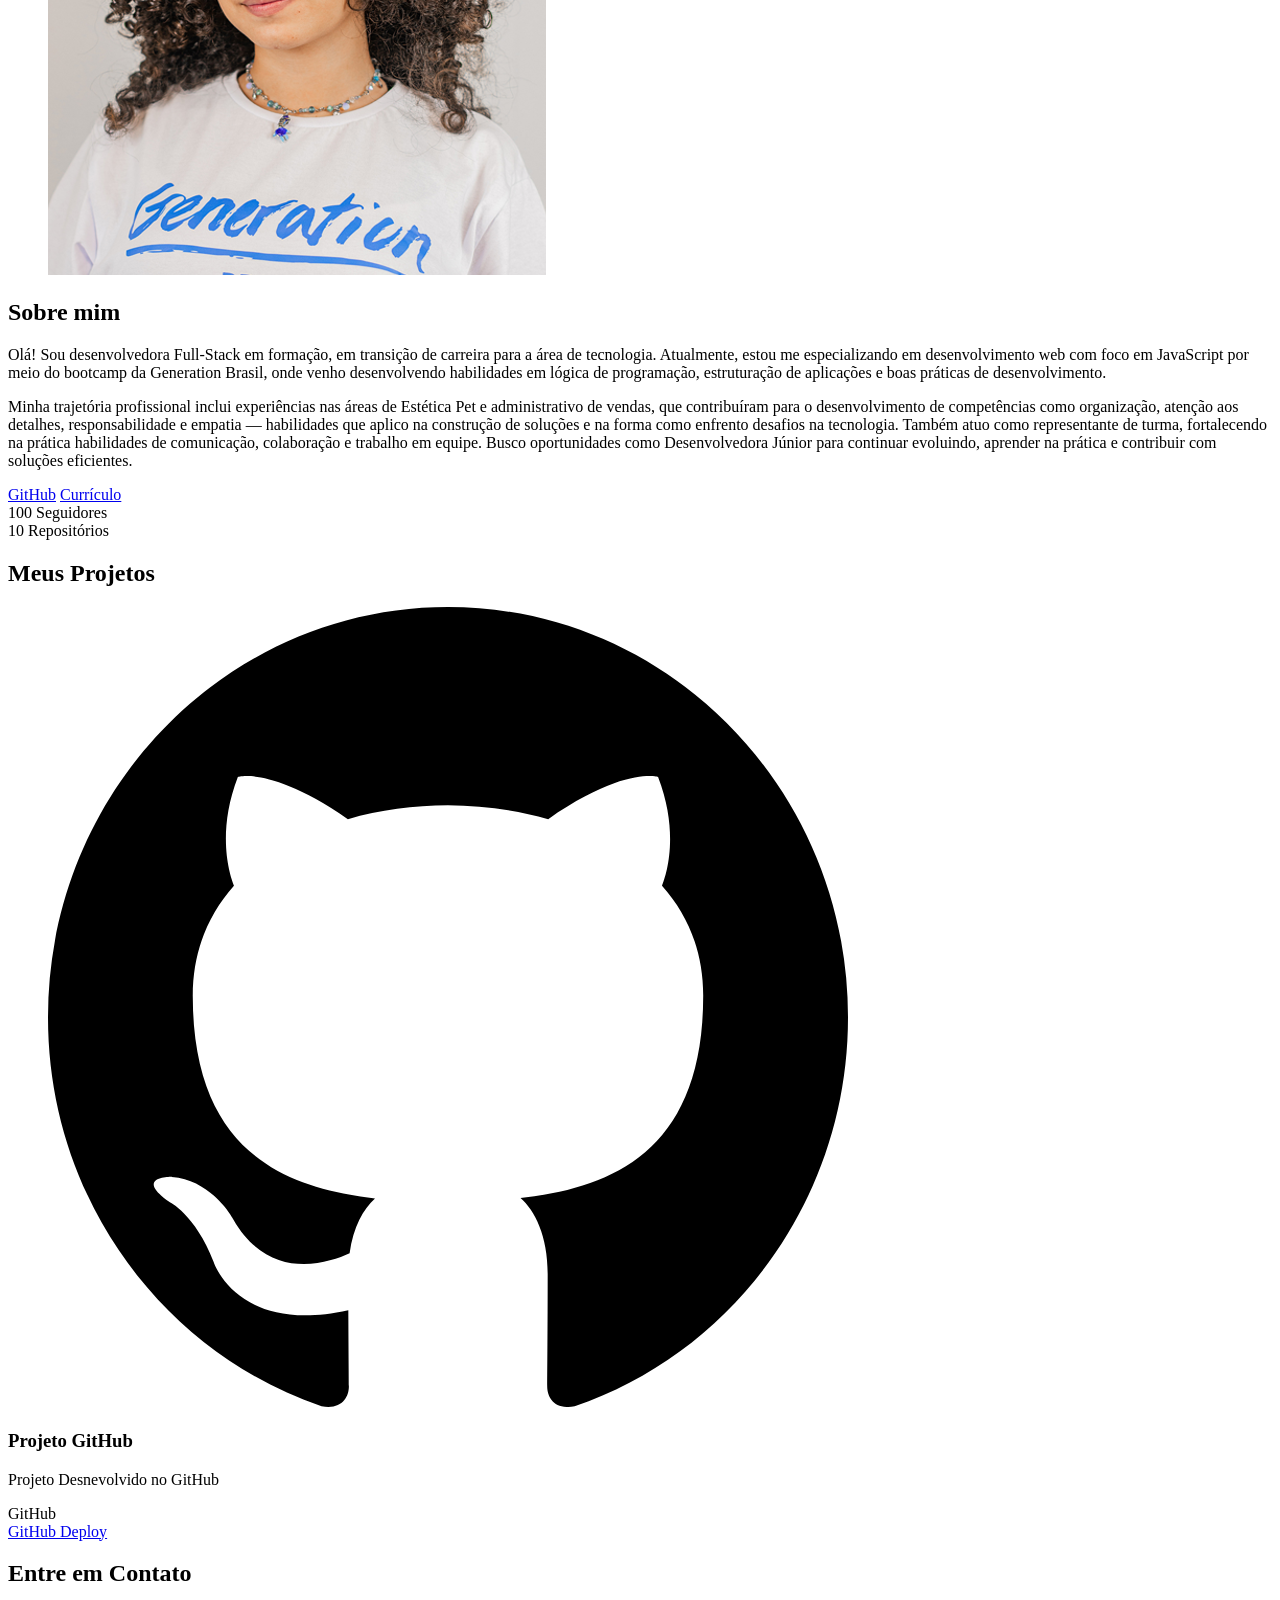
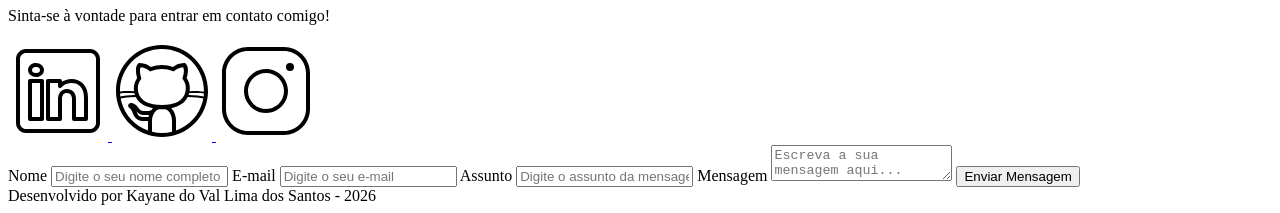
==== commit 9f3f2be0: "Fix image source in hero-image figure" ====
--- a/index.html
+++ b/index.html
@@ -1,13 +1,6 @@
 <!DOCTYPE html>
 <html lang="pt-br">
 <head>
-
-    <!-- Fontes do Google -->
-    <link rel="preconnect" href="https://fonts.googleapis.com">
-    <link rel="preconnect" href="https://fonts.gstatic.com" crossorigin>
-
-    <!-- Fonte do Google - Poppins -->
-    <link href="https://fonts.googleapis.com/css2?family=Poppins&display=swap" rel="stylesheet">
     
     <meta charset="UTF-8">
 	
@@ -24,12 +17,6 @@
 
     <link rel="icon" type="image/svg+xml" href="./assets/img/favicon.svg">
 
-    <!-- SWIPER CSS -->
-    <link rel="stylesheet" href="https://cdn.jsdelivr.net/npm/swiper@11/swiper-bundle.min.css"> 
-
-    <!-- Link para a Folha de Estilo da Página - CSS -->
-    <link rel="stylesheet" href="./assets/css/style.css">
-
     <title>Portfólio Kayane do Val Lima</title>
 </head>
 
@@ -61,9 +48,10 @@
 
             <article class="hero-content">
 
-                <span> Olá! Sou Kayane do Val Lima, </span>
-                <h1> Desenvolvedora FullStack Junior </h1>
-                <p> Busco transformar ideias em realidade digital, criando experiências web envolventes e funcionais. </p>
+                <span> Olá! Sejam bem-vindes ao meu Portfólio! </span>
+                <h1>Meu nome é Kayane,</h1>
+                <p>Desenvolvedora Full-Stack em formação, com foco em JavaScript e desenvolvimento web. 
+                  Em transição de carreira, aplico minha experiência em organização, responsabilidade e atenção aos detalhes na construção de soluções e no aprendizado contínuo em tecnologia.</p>
 
                 <div class="buttons-container">
                     <a href="#contact" class="botao">Entre em Contato</a>
@@ -74,7 +62,7 @@
 
             <!-- IMAGEM -->
             <figure class="hero-image">
-                <img src="assets/img/kay_ira_dev_imagem.png"
+                <img src="assets/img/kay_ira_dev_imagem_01.png"
                     alt="Foto do autor."
                     class="float-animation">
             </figure>
@@ -84,6 +72,44 @@
         <!-- SEÇÃO SOBRE O AUTOR -->
          <section id="about" class="section-container about-container">
 
+            <figure class="about-image">
+                <img src="./assets/img/kay_ira.png" alt="Foto do Perfil">
+            </figure>
+
+            <article class="about-content">
+                <h2>Sobre mim</h2>
+                <p>
+                 Olá! Sou desenvolvedora Full-Stack em formação, em transição de carreira para a área de tecnologia.
+
+                Atualmente, estou me especializando em desenvolvimento web com foco em JavaScript por meio do bootcamp da Generation Brasil, onde venho desenvolvendo habilidades em lógica de programação, estruturação de aplicações e boas práticas de desenvolvimento.
+                </p>
+                <p>
+                    Minha trajetória profissional inclui experiências nas áreas de Estética Pet e administrativo de vendas, que contribuíram para o desenvolvimento de competências como organização, atenção aos detalhes, responsabilidade e empatia — habilidades que aplico na construção de soluções e na forma como enfrento desafios na tecnologia.
+
+                  Também atuo como representante de turma, fortalecendo na prática habilidades de comunicação, colaboração e trabalho em equipe.
+
+                  Busco oportunidades como Desenvolvedora Júnior para continuar evoluindo, aprender na prática e contribuir com soluções eficientes.
+                </p>
+
+                <div class="about-buttons-data">
+                    <div class="buttons-container">
+                        <a href="https://github.com/kayanedvlsantos-create" target="_blank" class="botao">GitHub</a>
+                        <a href="https://drive.google.com/file/d/1Ey8RUvTgPNh028g7r0Ru6iWh0afm-FlE/view?usp=sharing" target="_blank" class="botao-outline">Currículo</a>
+                    </div>
+
+                    <div class="data-container">
+                    <div class="data-item">
+                        <span class="data-number">100</span>
+                        <span class="data-label">Seguidores</span>
+                    </div>
+                    <div class="data-item">
+                        <span class="data-number">10</span>
+                        <span class="data-label">Repositórios</span>
+                    </div>
+                </div>
+            </div>
+            </article>
+
          </section>
 
          <!-- SEÇÃO PROJETOS -->
@@ -93,7 +119,35 @@
             <!-- SWIPER CONTAINER -->
              <div class="swiper projects-swiper">
                 <div class="swiper-wrapper">
-            
+                    <div class="swiper-slide">
+
+                        <article class="project-card">
+                            <figure class="project-image">
+                                <img src="./assets/icons/languages/github.svg"
+                                 alt="Ícone Github">
+                            </figure>
+
+                            <div class="project-content">
+                                <h3>Projeto GitHub</h3>
+                                <p>Projeto Desnevolvido no GitHub</p>
+
+                                <div class="project-tags">
+                                    <span class="tag">GitHub</span>
+                                </div>
+
+                                <div class="project-buttons">
+                                    <a href="https://github.com/kayanedvlsantos-create" target="_blank" class="botao botao-sm">
+                                        GitHub
+                                    </a>
+                                    <a href="#" target="_blank" class="botao-outline botao-sm">
+                                        Deploy
+                                    </a>
+                                </div>
+                            </div>
+
+                        </article>
+
+                    </div>
                 </div>
 
                 <!-- BOTÕES DE NAVEGAÇÃO -->
@@ -120,18 +174,14 @@
                     <a href="https://github.com/kayanedvlsantos-create" target="_blank" class="social-icon" aria-label="GitHub">
                         <img src="./assets/icons/social/github.svg" alt="Link para o GitHub">
                     </a>
-                    <!-- <a href="https://op.gg/lol/champions/nocturne/build/jungle" target="_blank" class="social-icon" aria-label="Instagram">
+                    <a href="#" target="_blank" class="social-icon" aria-label="Instagram">
                         <img src="./assets/icons/social/instagram.svg" alt="Link para o Instagram">
-                    </a> -->
+                    </a>
                 </div>
              </article>
 
              <!-- FORMULÁRIO -->
-            <form id="formulario" action="https://formsubmit.co/38238cf69b934df2ecea39740f6beace" method="POST">
-            
-                <input type="hidden" name="_next" value="https://kayanedvlsantos-create.github.io/Portfolio/success.html">
-                <input type="hidden" name="_captcha" value="false">
-
+              <form id="formulario">
 
                 <label for="nome">Nome</label>
                 <input id="nome" name="nome" type="text" placeholder="Digite o seu nome completo">
@@ -158,13 +208,5 @@
     <footer>
         Desenvolvido por Kayane do Val Lima dos Santos - 2026
     </footer>
-
-    <!-- SWIPER JS -->
-<script src="https://cdn.jsdelivr.net/npm/swiper@11/swiper-bundle.min.js"></script>
-
-    <!-- Script JavaScript-->
-<script src="assets/js/script.js"></script>
-
-
 </body>
-</html>+</html>
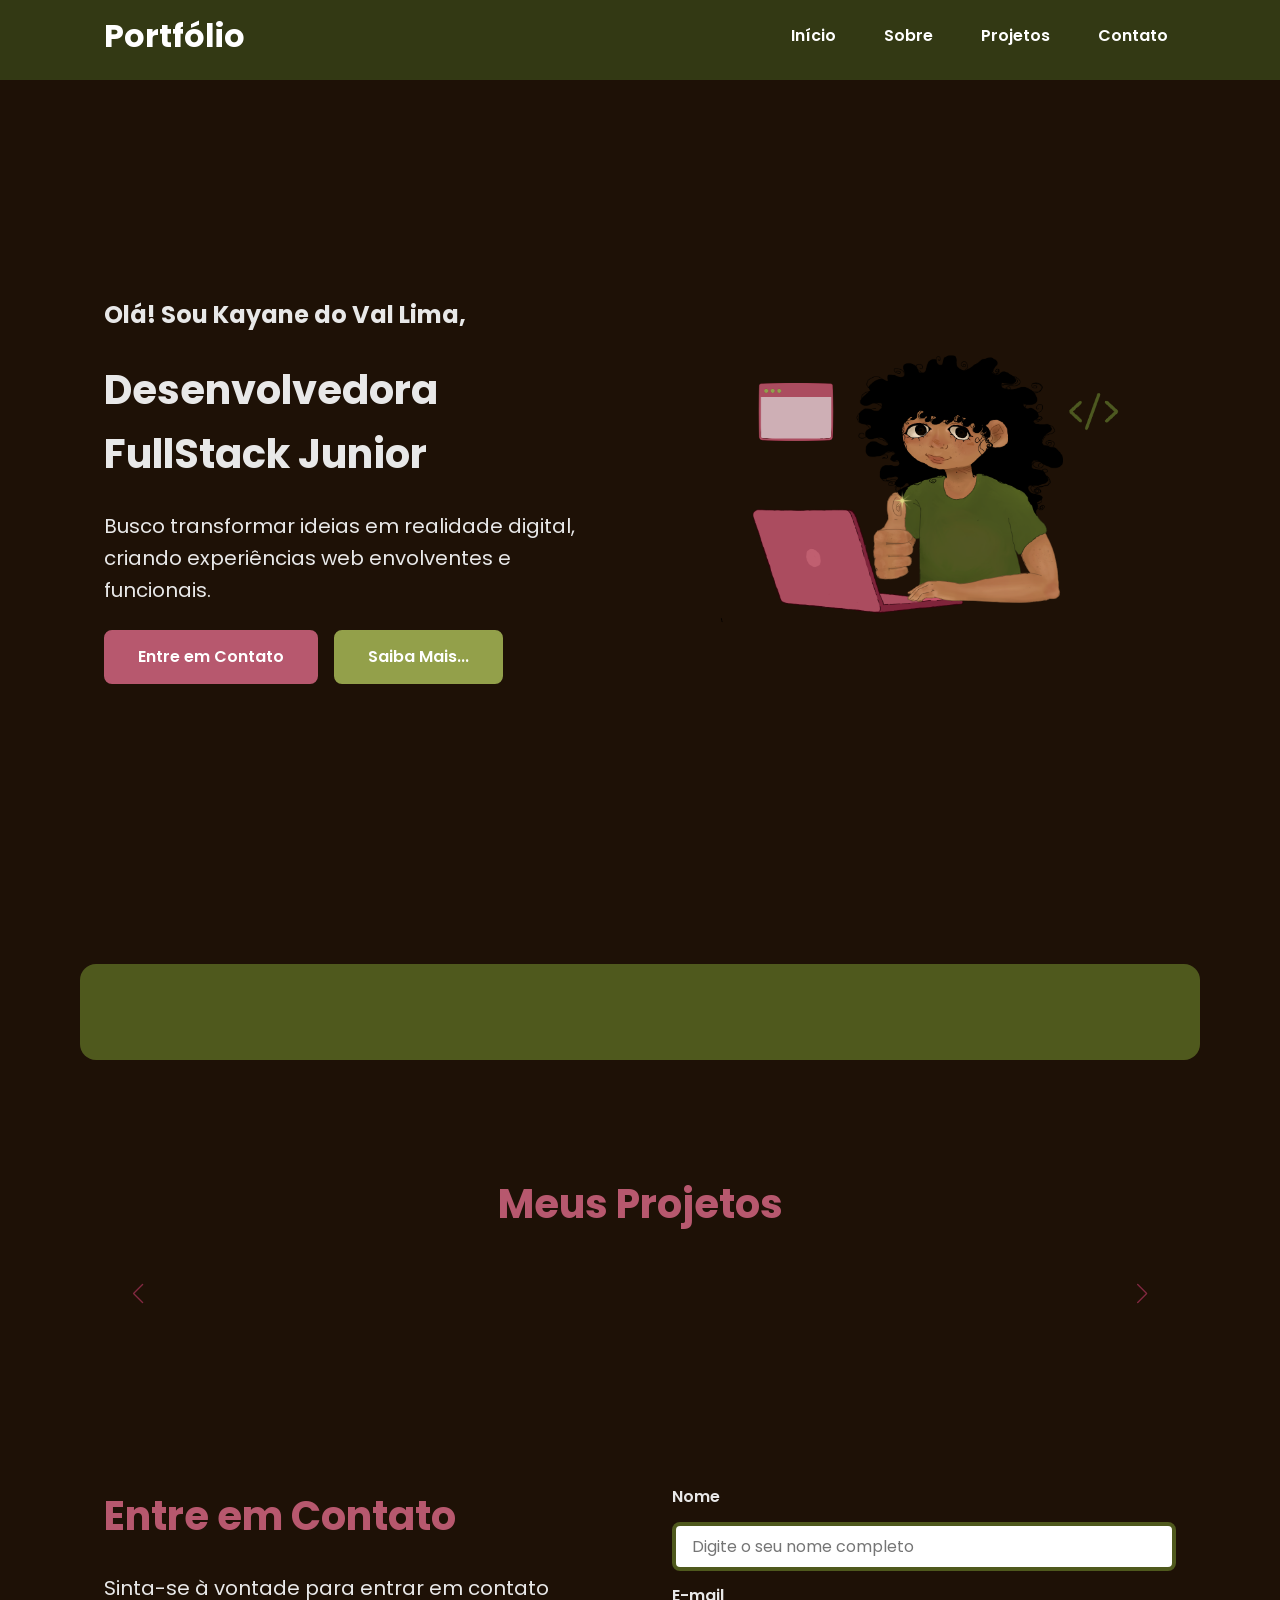
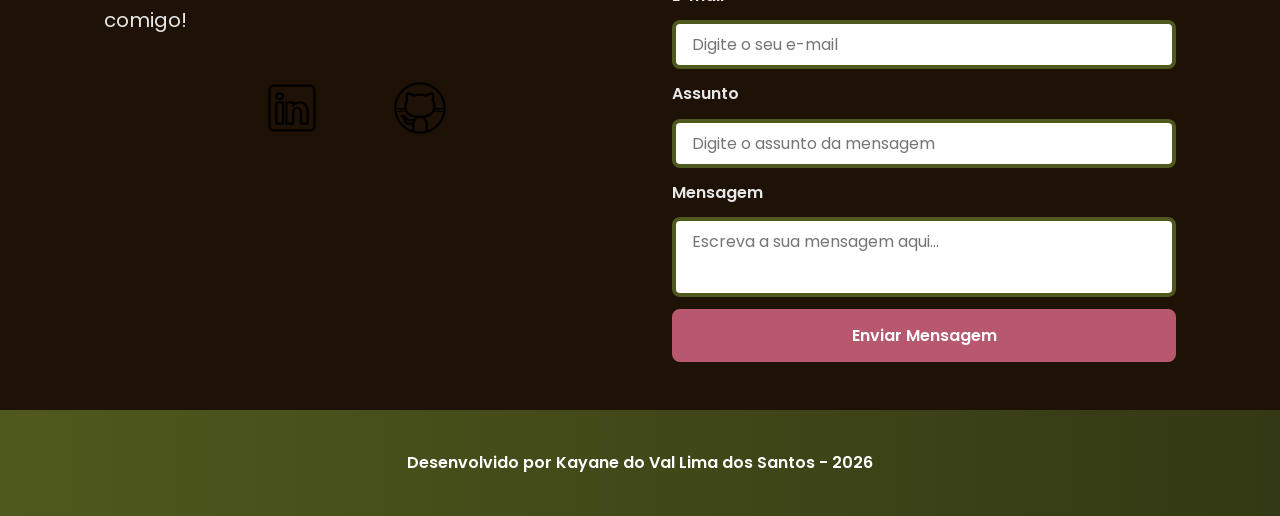
==== commit eb52ceec: "Merge pull request #1 from kayanedvlsantos-create/main merge" ====
--- a/index.html
+++ b/index.html
@@ -1,6 +1,13 @@
 <!DOCTYPE html>
 <html lang="pt-br">
 <head>
+
+    <!-- Fontes do Google -->
+    <link rel="preconnect" href="https://fonts.googleapis.com">
+    <link rel="preconnect" href="https://fonts.gstatic.com" crossorigin>
+
+    <!-- Fonte do Google - Poppins -->
+    <link href="https://fonts.googleapis.com/css2?family=Poppins&display=swap" rel="stylesheet">
     
     <meta charset="UTF-8">
 	
@@ -16,6 +23,12 @@
     <meta name="robots" content="index, follow">
 
     <link rel="icon" type="image/svg+xml" href="./assets/img/favicon.svg">
+
+    <!-- SWIPER CSS -->
+    <link rel="stylesheet" href="https://cdn.jsdelivr.net/npm/swiper@11/swiper-bundle.min.css"> 
+
+    <!-- Link para a Folha de Estilo da Página - CSS -->
+    <link rel="stylesheet" href="./assets/css/style.css">
 
     <title>Portfólio Kayane do Val Lima</title>
 </head>
@@ -48,10 +61,9 @@
 
             <article class="hero-content">
 
-                <span> Olá! Sejam bem-vindes ao meu Portfólio! </span>
-                <h1>Meu nome é Kayane,</h1>
-                <p>Desenvolvedora Full-Stack em formação, com foco em JavaScript e desenvolvimento web. 
-                  Em transição de carreira, aplico minha experiência em organização, responsabilidade e atenção aos detalhes na construção de soluções e no aprendizado contínuo em tecnologia.</p>
+                <span> Olá! Sou Kayane do Val Lima, </span>
+                <h1> Desenvolvedora FullStack Junior </h1>
+                <p> Busco transformar ideias em realidade digital, criando experiências web envolventes e funcionais. </p>
 
                 <div class="buttons-container">
                     <a href="#contact" class="botao">Entre em Contato</a>
@@ -72,44 +84,6 @@
         <!-- SEÇÃO SOBRE O AUTOR -->
          <section id="about" class="section-container about-container">
 
-            <figure class="about-image">
-                <img src="./assets/img/kay_ira.png" alt="Foto do Perfil">
-            </figure>
-
-            <article class="about-content">
-                <h2>Sobre mim</h2>
-                <p>
-                 Olá! Sou desenvolvedora Full-Stack em formação, em transição de carreira para a área de tecnologia.
-
-                Atualmente, estou me especializando em desenvolvimento web com foco em JavaScript por meio do bootcamp da Generation Brasil, onde venho desenvolvendo habilidades em lógica de programação, estruturação de aplicações e boas práticas de desenvolvimento.
-                </p>
-                <p>
-                    Minha trajetória profissional inclui experiências nas áreas de Estética Pet e administrativo de vendas, que contribuíram para o desenvolvimento de competências como organização, atenção aos detalhes, responsabilidade e empatia — habilidades que aplico na construção de soluções e na forma como enfrento desafios na tecnologia.
-
-                  Também atuo como representante de turma, fortalecendo na prática habilidades de comunicação, colaboração e trabalho em equipe.
-
-                  Busco oportunidades como Desenvolvedora Júnior para continuar evoluindo, aprender na prática e contribuir com soluções eficientes.
-                </p>
-
-                <div class="about-buttons-data">
-                    <div class="buttons-container">
-                        <a href="https://github.com/kayanedvlsantos-create" target="_blank" class="botao">GitHub</a>
-                        <a href="https://drive.google.com/file/d/1Ey8RUvTgPNh028g7r0Ru6iWh0afm-FlE/view?usp=sharing" target="_blank" class="botao-outline">Currículo</a>
-                    </div>
-
-                    <div class="data-container">
-                    <div class="data-item">
-                        <span class="data-number">100</span>
-                        <span class="data-label">Seguidores</span>
-                    </div>
-                    <div class="data-item">
-                        <span class="data-number">10</span>
-                        <span class="data-label">Repositórios</span>
-                    </div>
-                </div>
-            </div>
-            </article>
-
          </section>
 
          <!-- SEÇÃO PROJETOS -->
@@ -119,35 +93,7 @@
             <!-- SWIPER CONTAINER -->
              <div class="swiper projects-swiper">
                 <div class="swiper-wrapper">
-                    <div class="swiper-slide">
-
-                        <article class="project-card">
-                            <figure class="project-image">
-                                <img src="./assets/icons/languages/github.svg"
-                                 alt="Ícone Github">
-                            </figure>
-
-                            <div class="project-content">
-                                <h3>Projeto GitHub</h3>
-                                <p>Projeto Desnevolvido no GitHub</p>
-
-                                <div class="project-tags">
-                                    <span class="tag">GitHub</span>
-                                </div>
-
-                                <div class="project-buttons">
-                                    <a href="https://github.com/kayanedvlsantos-create" target="_blank" class="botao botao-sm">
-                                        GitHub
-                                    </a>
-                                    <a href="#" target="_blank" class="botao-outline botao-sm">
-                                        Deploy
-                                    </a>
-                                </div>
-                            </div>
-
-                        </article>
-
-                    </div>
+            
                 </div>
 
                 <!-- BOTÕES DE NAVEGAÇÃO -->
@@ -174,14 +120,18 @@
                     <a href="https://github.com/kayanedvlsantos-create" target="_blank" class="social-icon" aria-label="GitHub">
                         <img src="./assets/icons/social/github.svg" alt="Link para o GitHub">
                     </a>
-                    <a href="#" target="_blank" class="social-icon" aria-label="Instagram">
+                    <!-- <a href="https://op.gg/lol/champions/nocturne/build/jungle" target="_blank" class="social-icon" aria-label="Instagram">
                         <img src="./assets/icons/social/instagram.svg" alt="Link para o Instagram">
-                    </a>
+                    </a> -->
                 </div>
              </article>
 
              <!-- FORMULÁRIO -->
-              <form id="formulario">
+            <form id="formulario" action="https://formsubmit.co/38238cf69b934df2ecea39740f6beace" method="POST">
+            
+                <input type="hidden" name="_next" value="https://kayanedvlsantos-create.github.io/Portfolio/success.html">
+                <input type="hidden" name="_captcha" value="false">
+
 
                 <label for="nome">Nome</label>
                 <input id="nome" name="nome" type="text" placeholder="Digite o seu nome completo">
@@ -208,5 +158,13 @@
     <footer>
         Desenvolvido por Kayane do Val Lima dos Santos - 2026
     </footer>
+
+    <!-- SWIPER JS -->
+<script src="https://cdn.jsdelivr.net/npm/swiper@11/swiper-bundle.min.js"></script>
+
+    <!-- Script JavaScript-->
+<script src="assets/js/script.js"></script>
+
+
 </body>
 </html>
--- a/assets/css/style.css
+++ b/assets/css/style.css
@@ -0,0 +1,1035 @@
+/* Reset CSS - Zerar margens, preenchimentos e definir box-sizing para border-box */
+*{
+    margin: 0;
+    padding: 0;
+    box-sizing: border-box;
+    font-family: 'Poppins', sans-serif;
+    font-weight: 400;
+    text-decoration: none;
+    outline: none;
+}
+
+:root {
+    /* Paleta de Cores - Rosa (mais claro - mais escuro) */
+    --pink-paler: #f598aa;
+    --pink-pale: #EB869A;
+    --pink-medium: #D16F84;
+    --pink-dark: #B7586E;
+    --pink-darker: #9D4057;
+    --pink-darkest: #832941;
+
+    /* Paleta de Cores - Matcha (mais claro - mais escuro) */
+    --matcha-pale: #B7C46C;
+    --matcha-medium: #A5B25B;
+    --matcha-dark: #93A04A;
+    --matcha-darker: #808E39;
+    --matcha-darkest: #6E7C28;
+    --matcha-darkest-2: #4f591d;
+    --matcha-darkest-3: #333914;
+
+    /* Cores Neutras */
+    --white: #FFFFFF;
+    --gray-pale: #e8e8e8;
+    --gray-greenish: #BBBD91;
+    --gray-ciano: #51615B;
+    --gray-dark: #3B4344;
+    --brown-dark: #1e1106;
+    --brown-darker: #0d0703;
+    --black: #000000;
+
+    /* Cores de Estados */
+    --error: #e63946;
+
+    /* Sombras */
+    --shadow-sm: 0 0.25rem 0.5rem rgba(0, 0, 0, 0.05);
+    --shadow-md: 0 0.25rem 0.75rem rgba(46, 22, 2, 0.3);
+    --shadow-lg: 0 0.5rem 1.5rem rgba(31, 17, 1, 0.2);
+
+    /* Espaçamentos */
+    --spacing-xs: 0.5rem;
+    --spacing-sm: 1rem;
+    --spacing-md: 1.5rem;
+    --spacing-lg: 2rem;
+    --spacing-xl: 3rem;
+    --spacing-2xl: 4rem;
+
+    /* Tamanhos de Fonte */
+    --text-sm: 0.75rem;
+    --text-base: 1rem;
+    --text-lg: 1.25rem;
+    --text-xl: 1.5rem;
+    --text-2xl: 2rem;
+    --text-3xl: 2.5rem;
+
+    /* Border Radius */
+    --radius-sm: 0.25rem;
+    --radius-md: 0.5rem;
+    --radius-lg: 1rem;
+    --radius-xl: 2rem;
+    --radius-full: 50%;
+
+    /* Animação Padrão */
+    --transition-default: all 0.3 ease;
+}
+
+html {
+    scroll-behavior: smooth;
+}
+
+body {
+    display: flex;
+    flex-direction: column;
+    min-height: 100vh;
+    background-color: var(--brown-dark);
+    line-height: 1.6;
+    color: var(--gray-pale)
+}
+
+main {
+    flex: 1;
+}
+
+/* Estilos para as Seções */
+.section-container {
+    max-width: 70rem;
+    margin: 0 auto;
+    padding: var(--spacing-xl) var(--spacing-md);
+    scroll-margin-top: 6rem;
+}
+
+/* Estilos para os Botões */
+.buttons-container {
+    display: flex;
+    gap: var(--spacing-sm);
+}
+
+.botao,
+.botao-outline {
+    display: inline-block;
+    padding: 0.75rem 2rem;
+    border: 0.15rem solid transparent;
+    border-radius: var(--radius-md);
+    font-size: var(--text-base);
+    font-weight: 600;
+    text-align: center;
+    cursor: pointer;
+    transition: var(--transition-default);
+}
+
+/* Botão Preenchido (primário) */
+.botao {
+    border-color: var(--pink-dark);
+    background-color: var(--pink-dark);
+    color: var(--white);
+}
+
+.botao:hover {
+    border-color: var(--pink-darkest);
+    background-color: var(--pink-darkest);
+    box-shadow: var(--shadow-md);
+    transform: translateY(-0.25rem);
+}
+
+/* Botão Outline (secundário) */
+.botao-outline {
+    border-color: var(--matcha-dark);
+    background-color: var(--matcha-dark);
+    color: var(--white);
+}
+
+.botao-outline:hover {
+    border-color: var(--matcha-darkest);
+    background-color: var(--matcha-darkest);
+    color: var(--white);
+    box-shadow: var(--shadow-md);
+    transform: translateY(-0.25rem);
+}
+
+/* Modificador para botões pequenos (usado em projetos) */
+.botao.botao-sm,
+.botao-outline.botao-sm {
+    min-width: 6rem;
+    padding: 0.25rem var(--spacing-sm);
+    border-width: 0.125rem;
+    border-radius: 0.25rem;
+    font-size: var(--text-sm);
+}
+
+/* Estilos para o Cabeçalho */
+header {
+    position: sticky;
+    top: 0;
+    z-index: 1000;
+    width: 100%;
+    height: 5rem;
+    border-bottom: var(--spacing-xs) solid var(--matcha-darkest-3);
+    background-color: var(--matcha-darkest-3);
+    box-shadow: var(--spacing-sm);
+}
+
+header a {
+    font-weight: 600;
+    color: var(--white);
+    transition: color 0.3s ease;
+}
+
+header a:hover {
+    color: var(--pink-pale);
+}
+
+/* Título Principal */
+#titulo {
+    font-size: var(--text-2xl);
+    font-weight: 700;
+}
+
+/* Menu de Navegação */
+.menu-content {
+    display: flex;
+    justify-content: space-between;
+    align-items: center;
+    max-width: 70rem;
+    height: 100%;
+    margin: 0 auto;
+    padding: 0 var(--spacing-md);
+}
+
+.menu-list {
+    display: flex;
+    gap: var(--spacing-lg);
+    list-style: none;
+}
+
+.menu-list a {
+    padding: var(--spacing-xs);;
+}
+
+.hero-container {
+    display: flex;
+    align-items: center;
+    gap: var(--spacing-2xl);
+    min-height: calc(100vh - 5rem);
+}
+
+/* Painel Esquerdo (conteúdo) */
+.hero-content {
+    display: flex;
+    flex: 1;
+    flex-direction: column;
+    gap: var(--spacing-md);
+}
+
+.hero-content span {
+    font-size: var(--text-xl);
+    font-weight: 700;
+}
+
+.hero-content h1 {
+    font-size: var(--text-3xl);
+    font-weight: 700;
+}
+
+.hero-content p,
+.about-content p,
+.contact-info p {
+    font-size: var(--text-lg);
+    color: var(--gray-pale);
+}
+
+.hero-image {
+    display: flex;
+    flex: 1;
+    justify-content: center;
+}
+
+.hero-image img {
+    width: 100%;
+    max-width: 100%;
+    border-radius: var(--radius-xl);
+}
+
+/* Animação flutuante para a imagem do herói */
+@keyframes float {
+    0%,
+    100% {
+        transform: translateY(0);
+    }
+
+    50% {
+        transform: translateY(-1.25rem);
+    }
+}
+
+.float-animation {
+    animation: float 3s ease-in-out infinite;
+}
+
+/* Seção Sobre Mim */
+.about-container {
+    display: flex;
+    align-items: center;
+    gap: var(--spacing-2xl);
+    margin: var(--spacing-2xl) auto;
+    border-radius: var(--radius-lg);
+    background-color: var(--matcha-darkest-2);
+}
+
+/* Painel Esquerdo (imagem) */
+.about-image {
+    flex: 0 0 17.5rem;
+}
+
+.about-image img {
+    width: 100%;
+    border: 0.35rem solid var(--pink-medium);
+    border-radius: var(--radius-full);
+    box-shadow: var(--shadow-lg);
+}
+
+/* Painel Direito (conteúdo) */
+.about-content h2,
+.projects-container h2,
+.contact-info h2 {
+    margin-bottom: var(--spacing-md);
+    font-size: var(--text-3xl);
+    font-weight: 700;
+    color: var(--pink-dark);
+}
+
+.about-content p {
+    margin-bottom: var(--spacing-sm);
+    text-align: justify;
+}
+
+/* Painel Inferior (Botões e Dados do GitHub) */
+.about-buttons-data {
+    display: flex;
+    justify-content: space-between;
+    align-items: center;
+    gap: var(--spacing-lg);
+    margin-top: var(--spacing-lg);
+}
+
+.about-buttons-data .botao {
+    margin-right: auto;
+}
+
+/* Cards de Projetos */
+.data-container {
+    display: flex;
+    gap: var(--spacing-lg);
+    margin-top: 0;
+}
+
+.data-item {
+    display: flex;
+    flex-direction: column;
+    align-items: center;
+}
+
+.data-number {
+    font-size: var(--text-xl);
+    font-weight: 700;
+    text-align: center;
+    color: var(--matcha-pale);
+}
+
+.data-label {
+    font-size: var(--text-base);
+    text-align: center;
+    color: var(--gray-greenish);
+}
+
+/* Seção Projects */
+.projects-container {
+    scroll-margin-top: 3rem;
+    margin: var(--spacing-2xl) auto;
+    text-align: center;
+}
+
+/* Carrossel de Projetos */
+.projects-swiper {
+    position: relative;
+    width: 100%;
+    padding: var(--spacing-sm) var(--spacing-xl) var(--spacing-xl);
+    overflow: hidden;
+}
+
+.project-card {
+    display: flex;
+    flex-direction: column;
+    width: 100%;
+    height: 100%;
+    border: 0.15rem solid var(--matcha-pale);
+    border-radius: var(--radius-lg);
+    background-color: var(--matcha-pale);
+    box-shadow: var(--shadow-sm);
+    overflow: hidden;
+    transition: var(--transition-default);
+}
+
+.project-card:hover {
+    box-shadow: var(--shadow-lg);
+}
+
+/* Imagem */
+.project-image {
+    display: flex;
+    align-items: center;
+    justify-content: center;
+    width: 100%;
+    height: 10rem;
+    background: linear-gradient(135deg, var(--matcha-medium) 0%, var(--matcha-darker) 100%);
+}
+
+.project-image img {
+    width: 75%;
+    height: 75%;
+    max-width: 7rem;
+    max-height: 7rem;
+    object-fit: contain;
+    transition: transform 0.3s ease;
+}
+
+/* Dados */
+.project-content {
+    display: flex;
+    flex: 1;
+    flex-direction: column;
+    padding: var(--spacing-md);
+    text-align: left;
+}
+
+.project-content h3 {
+    margin-bottom: 0.75rem;
+    font-size: var(--text-lg);
+    font-weight: 700;
+}
+
+.project-content p {
+    flex: 1;
+    margin-bottom: var(--spacing-sm);
+    font-size: 0.95rem;
+    color: var(--gray-pale);
+}
+
+/* Tags */
+.project-tags {
+    display: flex;
+    flex-wrap: wrap;
+    gap: var(--spacing-xs);
+}
+
+.tag {
+    padding: 0.375rem 0.75rem;
+    border-radius: var(--radius-sm);
+    background-color: var(--pink-pale);
+    font-size: var(--text-sm);
+    font-weight: 600;
+    color: var(--white);
+}
+
+/* Botões */
+.project-buttons {
+    display: flex;
+    justify-content: center;
+    align-items: center;
+    gap: 0.75rem;
+    margin-top: var(--spacing-sm);
+}
+
+/* Containers do Swiper */
+.swiper-wrapper {
+    align-items: stretch;
+}
+
+.swiper-slide {
+    display: flex;
+    height: auto;
+}
+
+/* Botões de Navegação do Swiper */
+.swiper-button-next,
+.swiper-button-prev {
+    width: 3rem;
+    height: 3rem;
+}
+
+.swiper-button-next:after,
+.swiper-button-prev:after {
+    font-size: var(--text-lg);
+    color: var(--pink-darkest);
+}
+
+.swiper-button-next:hover:after,
+.swiper-button-prev:hover:after {
+    color: var(--matcha-darkest-2)
+}
+
+/* Indicadores de Paginação */
+.swiper-pagination-bullet {
+    width: 0.75rem;
+    height: 0.75rem;
+    background-color: var(--brown-dark);
+    opacity: 1;
+}
+
+.swiper-pagination-bullet-active {
+    width: var(--spacing-lg);
+    border-radius: var(--radius-sm);
+    background-color: var(--pink-darkest);
+}
+
+/* Seção Contact (Container) */
+.contact-container {
+    display: grid;
+    grid-template-columns: 1fr 1fr;
+    gap: var(--spacing-2xl);
+}
+
+/* Informações de Contato (Texto) */
+.contact-info h2 {
+    margin-bottom: var(--spacing-md);
+}
+
+.contact-info p {
+    margin-bottom: var(--spacing-lg);
+}
+
+/* Redes Sociais (Container) */
+.social-container {
+    display: flex;
+    justify-content: center;
+    gap: var(--spacing-xl);
+}
+
+/* Ícones */
+.social-icon {
+    width: 5rem;
+    height: 5rem;
+    padding: 0.75rem;
+    border-radius: var(--radius-md);
+    transition: var(--transition-default);
+}
+
+.social-icon img {
+    width: 100%;
+    filter: brightness(0) saturate(100%);
+    transition: filter 0.3 ease;
+}
+
+.social-icon:hover img {
+filter: brightness(0) 
+saturate(100%) 
+invert(87%) 
+sepia(2%) 
+saturate(7442%) 
+hue-rotate(21deg) 
+brightness(95%) 
+contrast(73%);
+}
+
+/* Formulário */
+form {
+    display: flex;
+    flex-direction: column;
+    gap: 0.75rem;
+}
+
+form label {
+    font-size: var(--text-base);
+    font-weight: 600;
+}
+
+form input,
+form textarea {
+    width: 100%;
+    padding: 0.5rem var(--spacing-sm);
+    border: 0.25rem solid var(--matcha-darkest-2);
+    border-radius: var(--radius-md);
+    font-family: inherit;
+    font-size: var(--text-base);
+    transition: border-color 0.3 ease;
+}
+
+form input:focus,
+form textarea:focus {
+    border-color: var(--pink-darkest);
+    outline: none;
+}
+
+form textarea {
+    min-height: 5rem;
+    resize: none;
+}
+
+form span {
+    margin-top: -0.75rem;
+    font-size: var(--text-sm);
+    color: var(--error);
+}
+
+/* Footer */
+footer {
+    padding: 2.5rem;
+    background: linear-gradient(to right, var(--matcha-darkest-2), var(--matcha-darkest-3));
+    font-weight: 600;
+    text-align: center;
+    color: var(--white);
+}
+
+/* Seção Success */
+.success-container {
+    display: flex;
+    flex-direction: column;
+    justify-content: center;
+    align-items: center;
+    width: 100%;
+    min-height: calc(100vh - 12.5rem);
+    padding: var(--spacing-xl) var(--spacing-md);
+}
+
+.success-content {
+    display: flex;
+    flex-direction: column;
+    align-items: center;
+    gap: var(--spacing-md);
+    max-width: 37.5rem;
+    text-align: center;
+}
+
+.success-content h1 {
+    font-size: var(--text-3xl);
+    font-weight: 700;
+    color: var(--pink-darkest);
+}
+
+.success-content h2 {
+    font-size: var(--text-lg);
+    color: var(--gray-greenish);
+}
+
+.success-icon {
+    display: flex;
+    align-items: center;
+    justify-content: center;
+    width: 7.5rem;
+    height: 7.5rem;
+    border-radius: var(--radius-full);
+    background-color: var(--matcha-pale);
+}
+
+.success-icon img {
+    width: 6rem;
+    height: 6rem;
+filter: brightness(0) 
+        saturate(100%) 
+        invert(18%) 
+        sepia(16%) 
+        saturate(1941%) 
+        hue-rotate(30deg) 
+        brightness(85%) 
+        contrast(86%);
+}
+
+/* RESPONSIVIDADE PARA TABLETS */
+
+@media screen and (max-width: 1024px) {
+
+    /* Layout */
+    .section-container {
+        padding: var(--spacing-lg) var(--spacing-md);
+    }
+    
+    /* Tipografia */
+    .section-container h1 {
+        font-size: var(--text-3xl);
+    }
+
+    .section-container h2 {
+        font-size: var(--text-2xl);
+    }
+
+    .section-container p {
+        font-size: var(--text-base);
+    }
+
+    .section-container span {
+        font-size: var(--text-lg);
+    }
+
+    .success-content h1 {
+        font-size: var(--text-3xl);
+    }
+
+    .success-content h2 {
+        font-size: var(--text-xl);
+    }
+
+    /* Header - Oculta menu em telas pequenas */
+    @media (max-width: 768px) {
+        .menu-list {
+            display: none;
+        }
+    }
+
+    /* Hero */
+    .hero-container {
+        flex-direction: column-reverse;
+        gap: var(--spacing-lg);
+        min-height: 60vh;
+        text-align: center;
+    }
+
+    .hero-content,
+    .hero-image {
+        width: 90%;
+    }
+
+    .hero-image img {
+        object-fit: cover;
+    }
+
+    .buttons-container {
+        justify-content: center;
+        width: 100%;
+    }
+
+    .hero-container .botao,
+    .hero-container .botao-outline {
+        padding: 0.75rem 1.5rem;
+        font-size: 0.95rem;
+        white-space: nowrap;
+    }
+
+    /* About */
+    .about-container {
+        flex-direction: column;
+        gap: var(--spacing-md);
+        margin: var(--spacing-lg);
+        padding: var(--spacing-lg);
+    }
+
+    .about-image {
+        flex: 0 0 auto;
+        width: 100%;
+        display: flex;
+        justify-content: center;
+    }
+
+    .about-image img {
+        max-width: 16rem;
+        width: 100%;
+    }
+
+    .about-content {
+        width: 100%;
+    }
+
+    .about-buttons-data {
+        flex-direction: column;
+        gap: var(--spacing-md);
+        align-items: stretch;
+    }
+
+    .about-buttons-data .botao {
+        margin-right: 0;
+    }
+
+    .data-container {
+        justify-content: center;
+        width: 100%;
+    }
+
+    /* Projects */
+    .projects-container {
+        margin: var(--spacing-lg) auto 0;
+    }
+
+    .projects-swiper {
+        margin: 0;
+        padding: var(--spacing-sm) var(--spacing-lg) 2.5rem;
+    }
+
+    .project-card {
+        width: 100%;
+        height: 30rem;
+        min-height: 30rem;
+        max-height: 30rem;
+        max-width: 100%;
+    }
+
+    .project-content {
+        display: flex;
+        flex-direction: column;
+        justify-content: space-between;
+        height: 100%;
+    }
+
+    .project-content p {
+        flex: 1;
+        overflow: hidden;
+    }
+
+    .project-tags {
+        min-height: 2.5rem;
+        align-items: flex-start;
+    }
+
+    .swiper-wrapper {
+        align-items: stretch;
+    }
+
+    .swiper-slide {
+        display: flex;
+        justify-content: center;
+        align-items: stretch;
+        height: auto;
+    }
+
+    .swiper-button-next,
+    .swiper-button-prev {
+        display: none;
+    }
+
+    /* Contact */
+    .contact-container {
+        grid-template-columns: 1fr;
+        gap: var(--spacing-lg);
+        width: 90%;
+        margin: 0 auto;
+    }
+
+    /* Success Page */
+    .success-container {
+        padding: var(--spacing-xl) var(--spacing-md);
+        min-height: calc(100vh - 10rem);
+    }
+
+    .success-content {
+        gap: var(--spacing-lg);
+        max-width: 35rem;
+    }
+
+    .success-icon {
+        width: 6rem;
+        height: 6rem;
+    }
+
+    .success-icon img {
+        width: 5rem;
+        height: 5rem;
+    }
+}
+
+@media screen and (max-width: 480px) {
+
+    /* Layout */
+    .section-container {
+        padding: var(--spacing-md) var(--spacing-sm);
+    }
+
+    /* Tipografia Mobile */
+    .section-container h1 {
+        font-size: var(--text-xl);
+    }
+
+    .section-container h2 {
+        font-size: var(--text-xl);
+    }
+
+    .section-container p {
+        font-size: var(--text-base);
+    }
+
+    .section-container span {
+        font-size: var(--text-lg);
+    }
+
+    .success-content h1 {
+        font-size: var(--text-xl);
+    }
+
+    .success-content h2 {
+        font-size: var(--text-base);
+    }
+
+    /* Header */
+    #titulo {
+        font-size: var(--text-xl);
+    }
+
+    .menu-list {
+        display: none;
+    }
+
+    /* Hero */
+    .hero-container {
+        gap: var(--spacing-sm);
+    }
+
+    .hero-content {
+        gap: var(--spacing-xs);
+        width: 100%;
+    }
+
+    .buttons-container {
+        flex-direction: column;
+        gap: 0.75rem;
+        width: 100%;
+    }
+
+    .buttons-container .botao,
+    .buttons-container .botao-outline {
+        width: 100%;
+    }
+
+    .hero-container .botao,
+    .hero-container .botao-outline {
+        padding: 0.75rem 1rem;
+        font-size: var(--text-base);
+        white-space: nowrap;
+    }
+
+    .hero-image {
+        width: 100%;
+    }
+
+    .hero-image img {
+        max-width: 20rem;
+    }
+
+    /* About */
+    .about-container {
+        margin: var(--spacing-lg) 0.5rem;
+        padding: var(--spacing-md);
+    }
+
+    .about-image img {
+        max-width: 14rem;
+    }
+
+    .about-buttons-data .botao,
+    .about-buttons-data .botao-outline {
+        width: 100%;
+        padding: 0.75rem var(--spacing-lg);
+        font-size: var(--text-base);
+        text-align: center;
+    }
+
+    .data-number {
+        font-size: var(--text-lg);
+    }
+
+    .data-label {
+        font-size: var(--text-sm);
+    }
+
+    /* Projects */
+    .projects-container {
+        margin: var(--spacing-lg) auto 0;
+    }
+
+    .projects-swiper {
+        position: relative;
+        margin: 0;
+        padding: var(--spacing-sm) 0 2rem 0;
+        overflow: visible;
+    }
+
+    .project-card {
+        width: 100%;
+        height: 20rem;
+        max-width: 20rem;
+    }
+
+    .project-image {
+        height: 10rem;
+    }
+
+    .project-content {
+        padding: var(--spacing-md);
+    }
+
+    .project-content h3 {
+        font-size: var(--text-lg);
+    }
+
+    .project-content p {
+        font-size: var(--text-base);
+    }
+
+    /* Contact */
+    .contact-container {
+        width: 100%;
+    }
+
+    .contact-info p {
+        margin-bottom: var(--spacing-md);
+    }
+
+    .social-container {
+        flex-wrap: wrap;
+        gap: var(--spacing-lg);
+        margin-bottom: var(--spacing-xs);
+    }
+
+    .social-icon {
+        width: 4rem;
+        height: 4rem;
+    }
+
+    /* Formulário */
+    form {
+        gap: var(--spacing-sm);
+    }
+
+    form label {
+        font-size: var(--text-base);
+    }
+
+    form input,
+    form textarea {
+        padding: 0.75rem;
+        font-size: var(--text-base);
+    }
+
+    form button {
+        padding: 0.75rem var(--spacing-md);
+        font-size: var(--text-base);
+    }
+
+    /* Footer */
+    footer {
+        padding: var(--spacing-md) var(--spacing-sm);
+        font-size: var(--text-sm);
+    }
+    
+    /* Success Page */
+    .success-container {
+        padding: var(--spacing-lg) var(--spacing-sm);
+        min-height: calc(100vh - 8rem);
+    }
+
+    .success-content {
+        gap: var(--spacing-md);
+        max-width: 100%;
+        padding: 0 var(--spacing-sm);
+    }
+
+    .success-icon {
+        width: 5rem;
+        height: 5rem;
+    }
+
+    .success-icon img {
+        width: 4rem;
+        height: 4rem;
+    }
+
+    .success-content .botao {
+        width: 100%;
+        max-width: 20rem;
+        padding: 0.75rem var(--spacing-lg);
+    }
+}
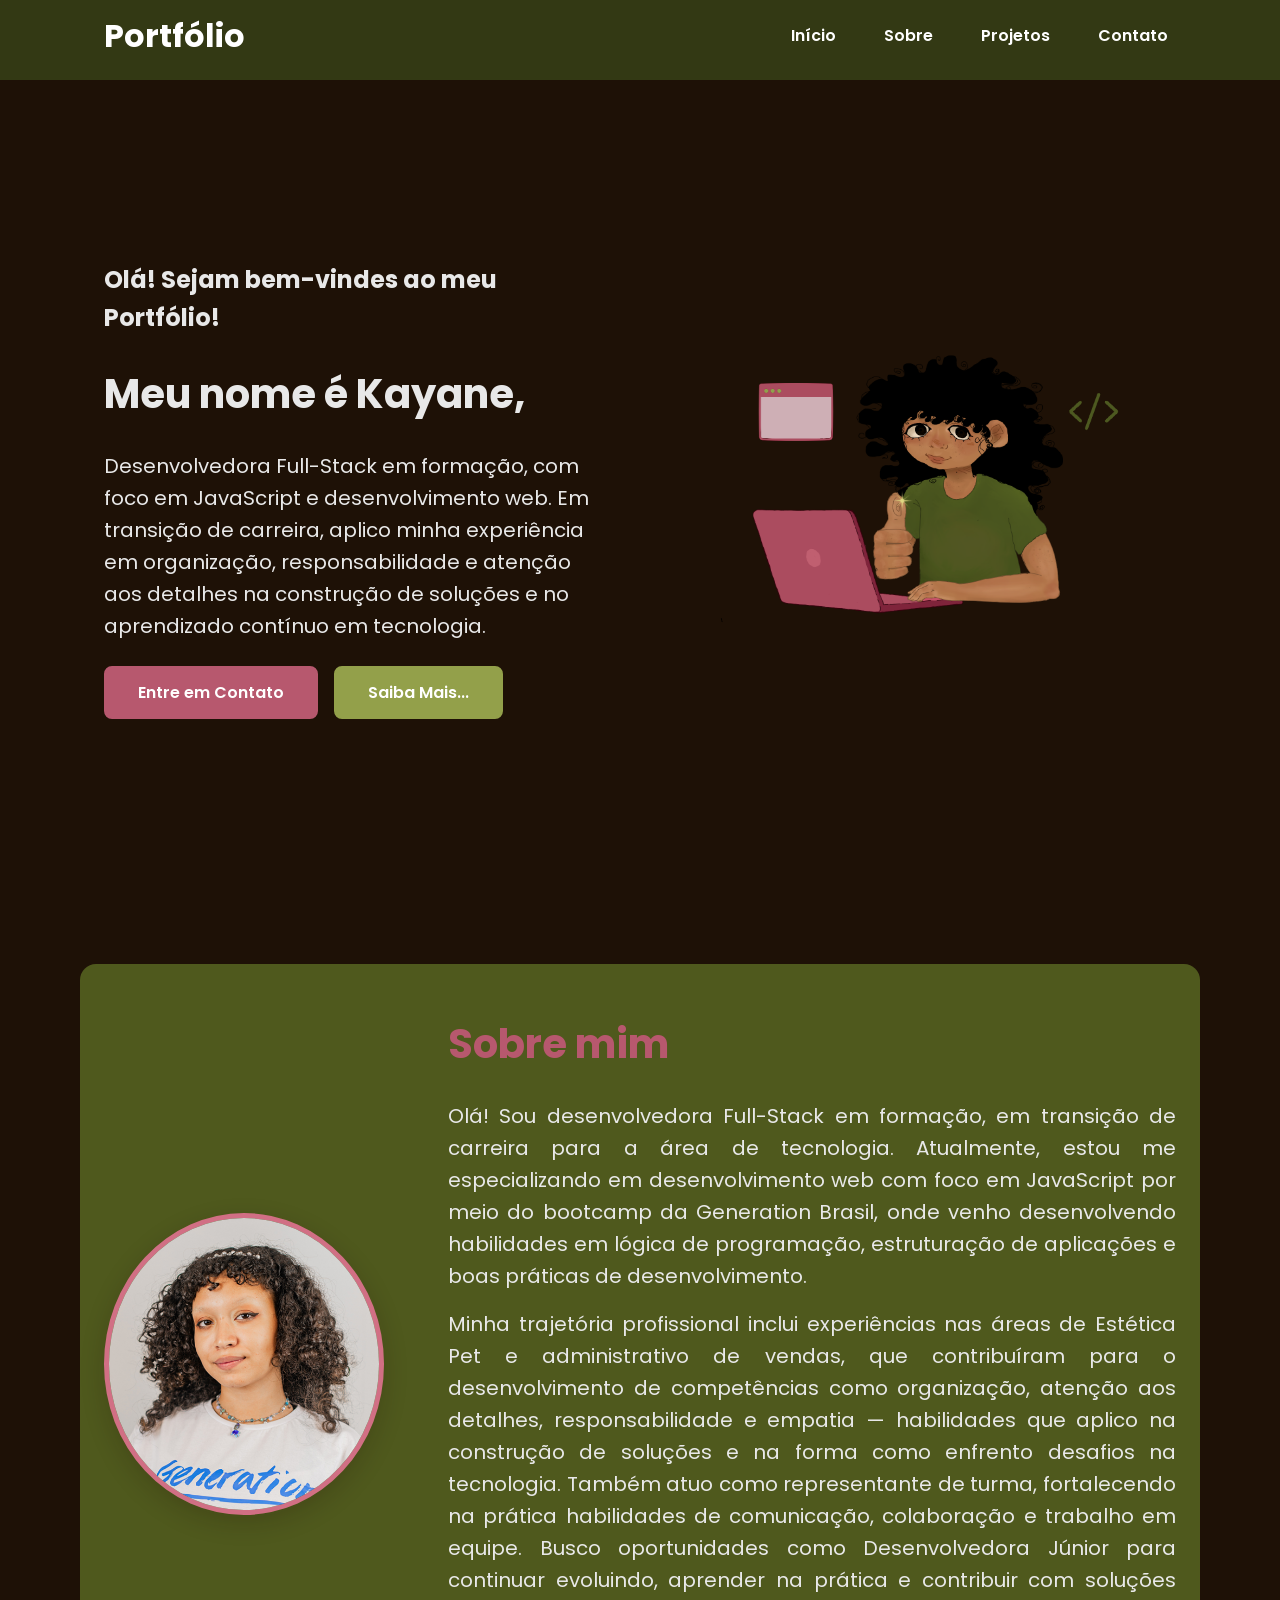
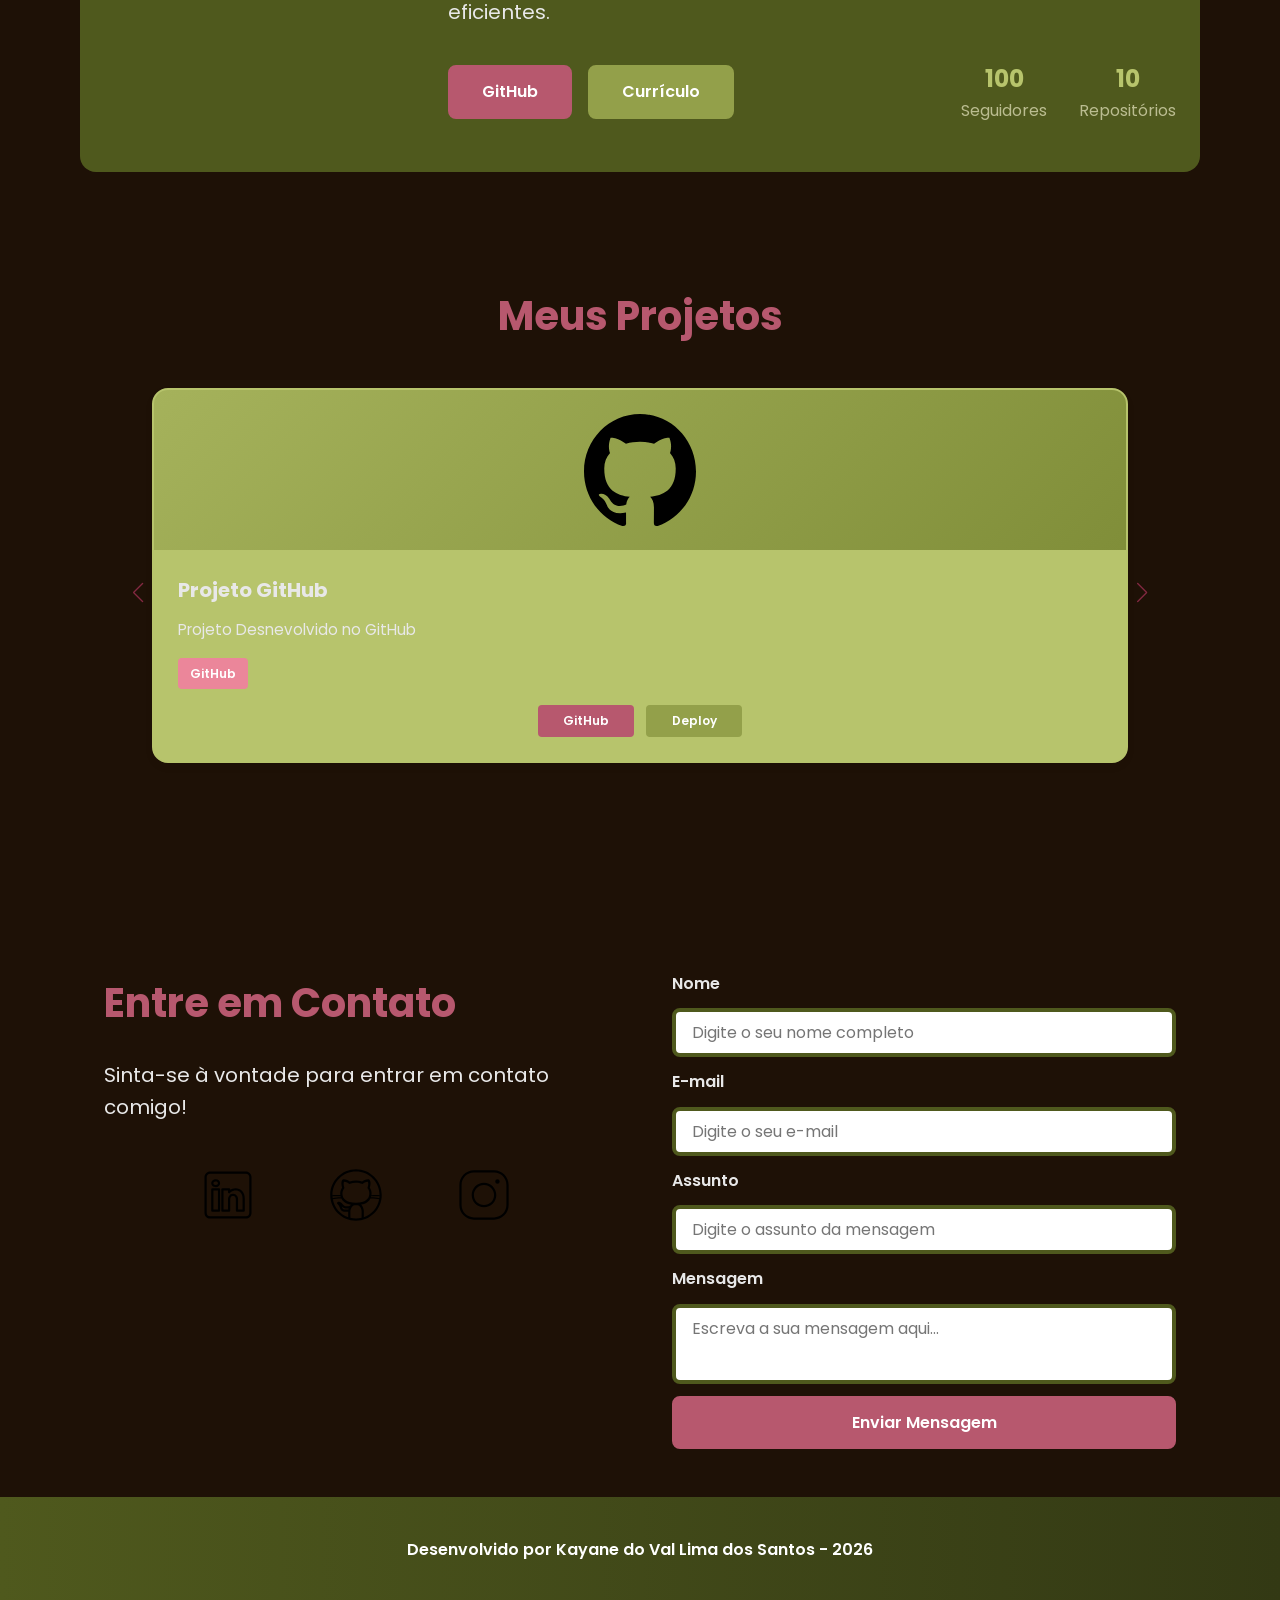
==== commit 080e259e: "Add Google Fonts and Swiper CSS to index.html" ====
--- a/index.html
+++ b/index.html
@@ -31,6 +31,13 @@
     <link rel="stylesheet" href="./assets/css/style.css">
 
     <title>Portfólio Kayane do Val Lima</title>
+
+	<!-- Swiper JS -->
+<script src="https://cdn.jsdelivr.net/npm/swiper@11/swiper-bundle.min.js"></script>
+
+<!-- Seu script -->
+<script src="./scripts.js"></script>
+	
 </head>
 
 <body>
@@ -61,9 +68,10 @@
 
             <article class="hero-content">
 
-                <span> Olá! Sou Kayane do Val Lima, </span>
-                <h1> Desenvolvedora FullStack Junior </h1>
-                <p> Busco transformar ideias em realidade digital, criando experiências web envolventes e funcionais. </p>
+                <span> Olá! Sejam bem-vindes ao meu Portfólio! </span>
+                <h1>Meu nome é Kayane,</h1>
+                <p>Desenvolvedora Full-Stack em formação, com foco em JavaScript e desenvolvimento web. 
+                  Em transição de carreira, aplico minha experiência em organização, responsabilidade e atenção aos detalhes na construção de soluções e no aprendizado contínuo em tecnologia.</p>
 
                 <div class="buttons-container">
                     <a href="#contact" class="botao">Entre em Contato</a>
@@ -84,6 +92,44 @@
         <!-- SEÇÃO SOBRE O AUTOR -->
          <section id="about" class="section-container about-container">
 
+            <figure class="about-image">
+                <img src="./assets/img/kay_ira.png" alt="Foto do Perfil">
+            </figure>
+
+            <article class="about-content">
+                <h2>Sobre mim</h2>
+                <p>
+                 Olá! Sou desenvolvedora Full-Stack em formação, em transição de carreira para a área de tecnologia.
+
+                Atualmente, estou me especializando em desenvolvimento web com foco em JavaScript por meio do bootcamp da Generation Brasil, onde venho desenvolvendo habilidades em lógica de programação, estruturação de aplicações e boas práticas de desenvolvimento.
+                </p>
+                <p>
+                    Minha trajetória profissional inclui experiências nas áreas de Estética Pet e administrativo de vendas, que contribuíram para o desenvolvimento de competências como organização, atenção aos detalhes, responsabilidade e empatia — habilidades que aplico na construção de soluções e na forma como enfrento desafios na tecnologia.
+
+                  Também atuo como representante de turma, fortalecendo na prática habilidades de comunicação, colaboração e trabalho em equipe.
+
+                  Busco oportunidades como Desenvolvedora Júnior para continuar evoluindo, aprender na prática e contribuir com soluções eficientes.
+                </p>
+
+                <div class="about-buttons-data">
+                    <div class="buttons-container">
+                        <a href="https://github.com/kayanedvlsantos-create" target="_blank" class="botao">GitHub</a>
+                        <a href="https://drive.google.com/file/d/1Ey8RUvTgPNh028g7r0Ru6iWh0afm-FlE/view?usp=sharing" target="_blank" class="botao-outline">Currículo</a>
+                    </div>
+
+                    <div class="data-container">
+                    <div class="data-item">
+                        <span class="data-number">100</span>
+                        <span class="data-label">Seguidores</span>
+                    </div>
+                    <div class="data-item">
+                        <span class="data-number">10</span>
+                        <span class="data-label">Repositórios</span>
+                    </div>
+                </div>
+            </div>
+            </article>
+
          </section>
 
          <!-- SEÇÃO PROJETOS -->
@@ -93,7 +139,35 @@
             <!-- SWIPER CONTAINER -->
              <div class="swiper projects-swiper">
                 <div class="swiper-wrapper">
-            
+                    <div class="swiper-slide">
+
+                        <article class="project-card">
+                            <figure class="project-image">
+                                <img src="./assets/icons/languages/github.svg"
+                                 alt="Ícone Github">
+                            </figure>
+
+                            <div class="project-content">
+                                <h3>Projeto GitHub</h3>
+                                <p>Projeto Desnevolvido no GitHub</p>
+
+                                <div class="project-tags">
+                                    <span class="tag">GitHub</span>
+                                </div>
+
+                                <div class="project-buttons">
+                                    <a href="https://github.com/kayanedvlsantos-create" target="_blank" class="botao botao-sm">
+                                        GitHub
+                                    </a>
+                                    <a href="#" target="_blank" class="botao-outline botao-sm">
+                                        Deploy
+                                    </a>
+                                </div>
+                            </div>
+
+                        </article>
+
+                    </div>
                 </div>
 
                 <!-- BOTÕES DE NAVEGAÇÃO -->
@@ -120,18 +194,14 @@
                     <a href="https://github.com/kayanedvlsantos-create" target="_blank" class="social-icon" aria-label="GitHub">
                         <img src="./assets/icons/social/github.svg" alt="Link para o GitHub">
                     </a>
-                    <!-- <a href="https://op.gg/lol/champions/nocturne/build/jungle" target="_blank" class="social-icon" aria-label="Instagram">
+                    <a href="#" target="_blank" class="social-icon" aria-label="Instagram">
                         <img src="./assets/icons/social/instagram.svg" alt="Link para o Instagram">
-                    </a> -->
+                    </a>
                 </div>
              </article>
 
              <!-- FORMULÁRIO -->
-            <form id="formulario" action="https://formsubmit.co/38238cf69b934df2ecea39740f6beace" method="POST">
-            
-                <input type="hidden" name="_next" value="https://kayanedvlsantos-create.github.io/Portfolio/success.html">
-                <input type="hidden" name="_captcha" value="false">
-
+              <form id="formulario">
 
                 <label for="nome">Nome</label>
                 <input id="nome" name="nome" type="text" placeholder="Digite o seu nome completo">
@@ -158,13 +228,5 @@
     <footer>
         Desenvolvido por Kayane do Val Lima dos Santos - 2026
     </footer>
-
-    <!-- SWIPER JS -->
-<script src="https://cdn.jsdelivr.net/npm/swiper@11/swiper-bundle.min.js"></script>
-
-    <!-- Script JavaScript-->
-<script src="assets/js/script.js"></script>
-
-
 </body>
 </html>
